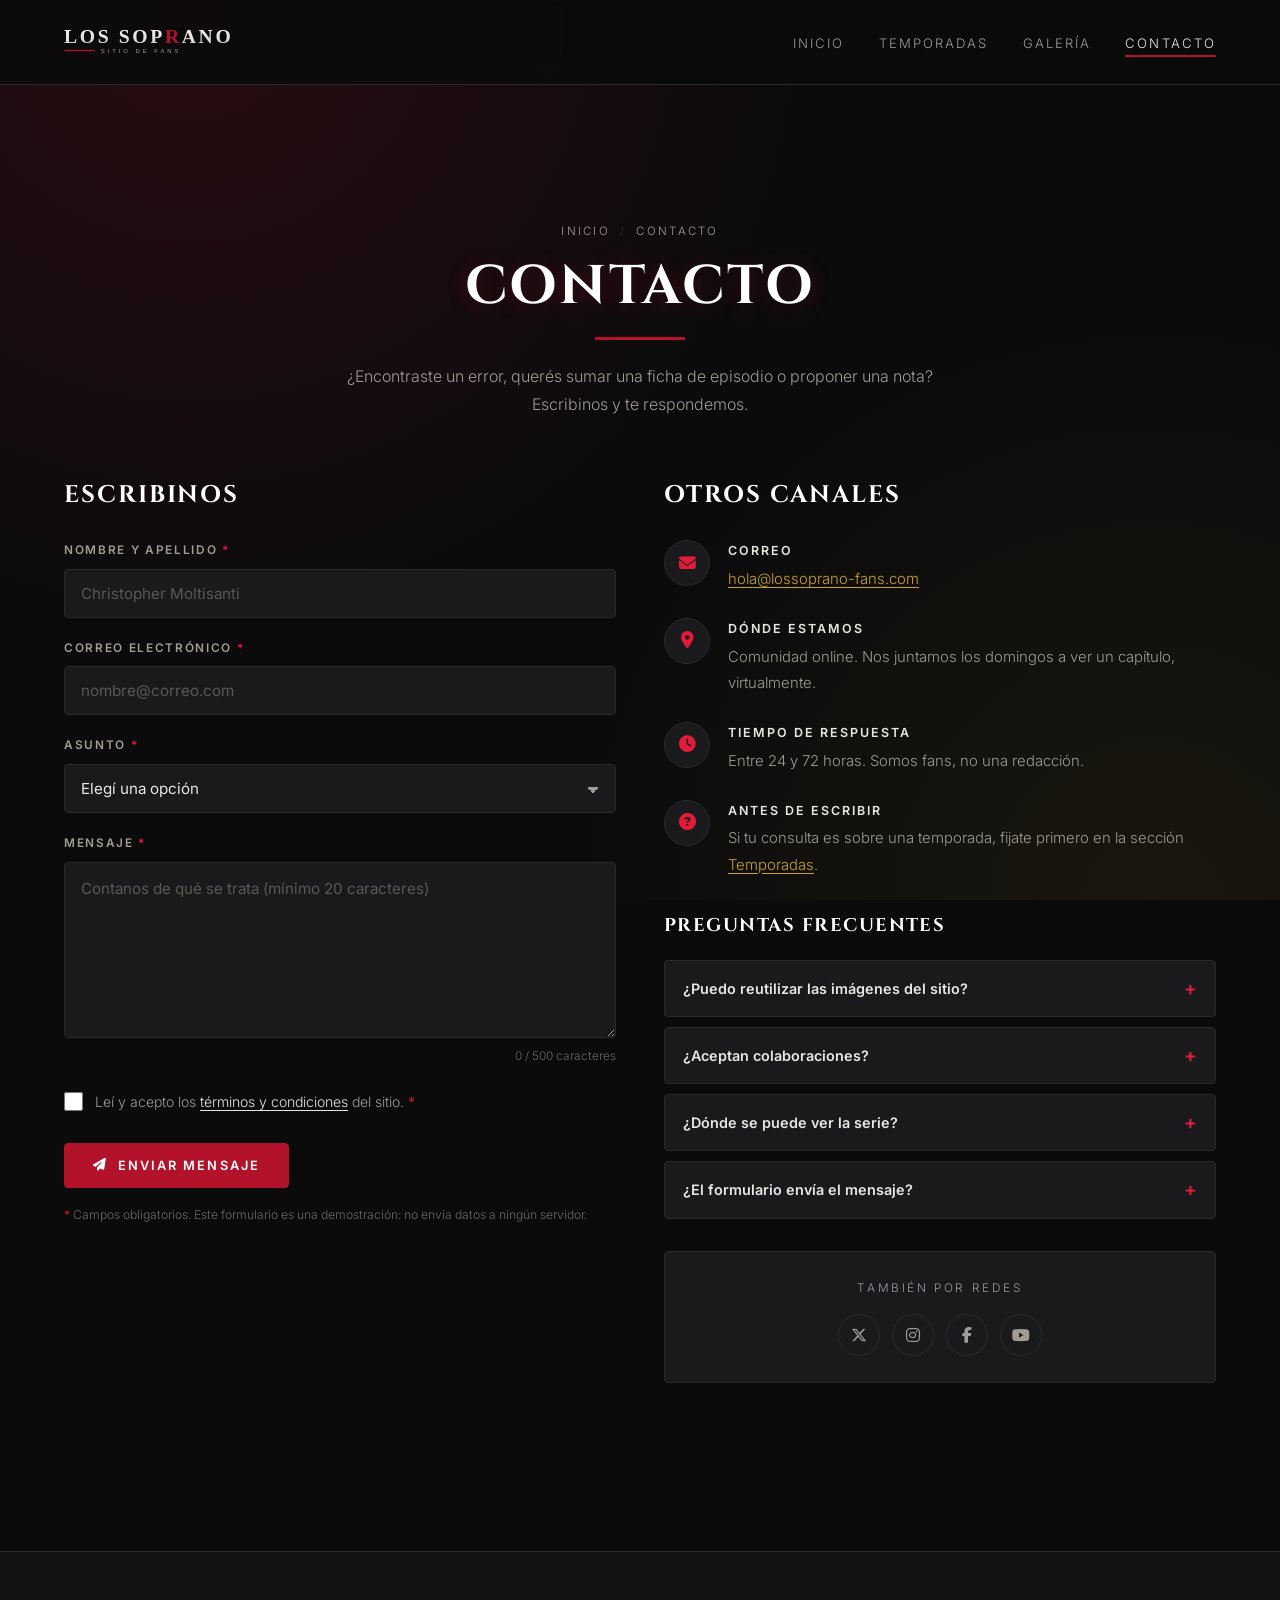
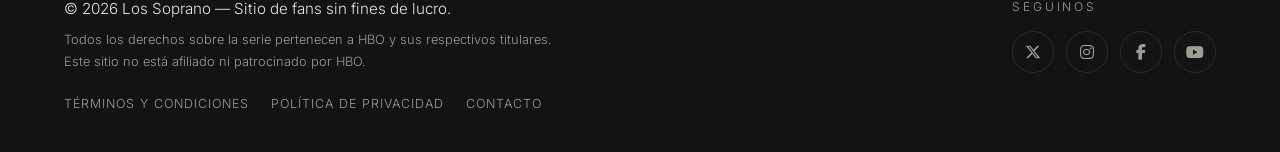
==== contacto.html @ 84797d63 "Sitio de fans de Los Soprano Sitio de cuatro páginas maquetado con Flexbox, responsive y con estilo " ====
<!DOCTYPE html>
<html lang="es">
<head>
  <meta charset="UTF-8">
  <meta name="viewport" content="width=device-width, initial-scale=1.0">
  <title>Contacto | Los Soprano</title>
  <meta name="description" content="Escribinos: sugerencias, correcciones y colaboraciones para el sitio de fans de Los Soprano.">

  <link rel="stylesheet" href="https://cdnjs.cloudflare.com/ajax/libs/font-awesome/6.5.2/css/all.min.css">
  <link rel="preconnect" href="https://fonts.googleapis.com">
  <link rel="preconnect" href="https://fonts.gstatic.com" crossorigin>
  <link href="https://fonts.googleapis.com/css2?family=Cinzel:wght@500;700&family=Inter:wght@300;400;600&display=swap" rel="stylesheet">
  <link rel="stylesheet" href="css/estilos.css">
  <link rel="stylesheet" href="css/contacto.css">
  <link rel="icon" href="img/favicon.svg" type="image/svg+xml">
</head>
<body>

  <!-- ===== CABECERA ===== -->
  <header class="cabecera" id="cabecera">
    <div class="contenedor cabecera__inner">
      <a class="logo" href="index.html" aria-label="Los Soprano - Inicio">
        <img src="img/logo.svg" alt="Logo de Los Soprano">
      </a>
      <button class="menu-toggle" id="menuToggle" aria-label="Abrir menú" aria-expanded="false" aria-controls="menu">
        <span></span><span></span><span></span>
      </button>
      <nav class="nav" id="menu">
        <ul class="nav__lista">
          <li><a class="nav__link" href="index.html">Inicio</a></li>
          <li><a class="nav__link" href="temporadas.html">Temporadas</a></li>
          <li><a class="nav__link" href="galeria.html">Galería</a></li>
          <li><a class="nav__link nav__link--activo" href="contacto.html">Contacto</a></li>
        </ul>
      </nav>
    </div>
  </header>

  <!-- ===== CONTENIDO ===== -->
  <main class="principal">

    <div class="contenedor">
      <div class="encabezado-pagina">
        <p class="migas"><a href="index.html">Inicio</a> <span>/</span> Contacto</p>
        <h1 class="encabezado-pagina__titulo">Contacto</h1>
        <span class="hero__linea" aria-hidden="true"></span>
        <p class="encabezado-pagina__bajada">
          ¿Encontraste un error, querés sumar una ficha de episodio o proponer una nota?
          Escribinos y te respondemos.
        </p>
      </div>
    </div>

    <section class="contenedor seccion">
      <div class="contacto">

        <!-- Columna izquierda: formulario -->
        <div class="contacto__col">
          <h2 class="titulo-seccion">Escribinos</h2>

          <form class="formulario" id="formContacto" novalidate>

            <div class="campo">
              <label for="nombre">Nombre y apellido <span class="req">*</span></label>
              <input type="text" id="nombre" name="nombre" placeholder="Christopher Moltisanti"
                     autocomplete="name" maxlength="60" aria-describedby="errorNombre" required>
              <p class="campo__error" id="errorNombre" aria-live="polite"></p>
            </div>

            <div class="campo">
              <label for="email">Correo electrónico <span class="req">*</span></label>
              <input type="email" id="email" name="email" placeholder="nombre@correo.com"
                     autocomplete="email" maxlength="80" aria-describedby="errorEmail" required>
              <p class="campo__error" id="errorEmail" aria-live="polite"></p>
            </div>

            <div class="campo">
              <label for="asunto">Asunto <span class="req">*</span></label>
              <select id="asunto" name="asunto" aria-describedby="errorAsunto" required>
                <option value="">Elegí una opción</option>
                <option value="correccion">Corregir un dato del sitio</option>
                <option value="contenido">Proponer contenido</option>
                <option value="galeria">Aportar material para la galería</option>
                <option value="otro">Otro</option>
              </select>
              <p class="campo__error" id="errorAsunto" aria-live="polite"></p>
            </div>

            <div class="campo">
              <label for="mensaje">Mensaje <span class="req">*</span></label>
              <textarea id="mensaje" name="mensaje" rows="6" maxlength="500"
                        aria-describedby="ayudaMensaje errorMensaje"
                        placeholder="Contanos de qué se trata (mínimo 20 caracteres)" required></textarea>
              <p class="campo__ayuda" id="ayudaMensaje"><span id="contadorMensaje">0</span> / 500 caracteres</p>
              <p class="campo__error" id="errorMensaje" aria-live="polite"></p>
            </div>

            <div class="campo campo--check">
              <label class="check">
                <input type="checkbox" id="condiciones" name="condiciones"
                       aria-describedby="errorCondiciones" required>
                <span>Leí y acepto los <a href="#">términos y condiciones</a> del sitio. <span class="req">*</span></span>
              </label>
              <p class="campo__error" id="errorCondiciones" aria-live="polite"></p>
            </div>

            <button type="submit" class="boton boton--primario">
              <i class="fa-solid fa-paper-plane"></i> Enviar mensaje
            </button>

            <p class="formulario__aviso">
              <span class="req">*</span> Campos obligatorios. Este formulario es una demostración:
              no envía datos a ningún servidor.
            </p>

            <!-- Mensaje de resultado -->
            <p class="formulario__ok oculto" id="formOk" role="status">
              <i class="fa-solid fa-circle-check"></i>
              ¡Gracias! Tu mensaje quedó registrado. Te respondemos a la brevedad.
            </p>
          </form>
        </div>

        <!-- Columna derecha: datos -->
        <div class="contacto__col">
          <h2 class="titulo-seccion">Otros canales</h2>

          <ul class="datos">
            <li class="dato">
              <span class="dato__icono"><i class="fa-solid fa-envelope"></i></span>
              <div>
                <h3 class="dato__titulo">Correo</h3>
                <p><a href="mailto:hola@lossoprano-fans.com">hola@lossoprano-fans.com</a></p>
              </div>
            </li>
            <li class="dato">
              <span class="dato__icono"><i class="fa-solid fa-location-dot"></i></span>
              <div>
                <h3 class="dato__titulo">Dónde estamos</h3>
                <p>Comunidad online. Nos juntamos los domingos a ver un capítulo, virtualmente.</p>
              </div>
            </li>
            <li class="dato">
              <span class="dato__icono"><i class="fa-solid fa-clock"></i></span>
              <div>
                <h3 class="dato__titulo">Tiempo de respuesta</h3>
                <p>Entre 24 y 72 horas. Somos fans, no una redacción.</p>
              </div>
            </li>
            <li class="dato">
              <span class="dato__icono"><i class="fa-solid fa-circle-question"></i></span>
              <div>
                <h3 class="dato__titulo">Antes de escribir</h3>
                <p>Si tu consulta es sobre una temporada, fijate primero en la sección
                   <a href="temporadas.html">Temporadas</a>.</p>
              </div>
            </li>
          </ul>

          <h2 class="titulo-seccion titulo-seccion--menor">Preguntas frecuentes</h2>
          <ul class="faq">
            <li>
              <details class="faq__item">
                <summary class="faq__pregunta">¿Puedo reutilizar las imágenes del sitio?</summary>
                <p class="faq__respuesta">
                  Las imágenes vienen de Wikimedia Commons con licencia Creative Commons:
                  se pueden reutilizar respetando la atribución que figura debajo de cada una.
                  Los fotogramas de la serie los publicó la propia HBO bajo CC BY 3.0.
                </p>
              </details>
            </li>
            <li>
              <details class="faq__item">
                <summary class="faq__pregunta">¿Aceptan colaboraciones?</summary>
                <p class="faq__respuesta">
                  Sí: fichas de episodios, correcciones de datos y traducciones. Escribinos
                  eligiendo el asunto <em>Proponer contenido</em> y contanos qué tenés en mente.
                </p>
              </details>
            </li>
            <li>
              <details class="faq__item">
                <summary class="faq__pregunta">¿Dónde se puede ver la serie?</summary>
                <p class="faq__respuesta">
                  No enlazamos sitios de streaming. <em>Los Soprano</em> es una producción de HBO
                  y está disponible en sus plataformas oficiales según el país.
                </p>
              </details>
            </li>
            <li>
              <details class="faq__item">
                <summary class="faq__pregunta">¿El formulario envía el mensaje?</summary>
                <p class="faq__respuesta">
                  No. Es una demostración de validación con JavaScript: no hay servidor detrás,
                  así que los datos no salen del navegador ni se guardan en ningún lado.
                </p>
              </details>
            </li>
          </ul>

          <div class="tarjeta redes-caja">
            <p class="redes-caja__titulo">También por redes</p>
            <ul class="redes">
              <li><a class="redes__link" href="#" aria-label="X"><i class="fa-brands fa-x-twitter"></i></a></li>
              <li><a class="redes__link" href="#" aria-label="Instagram"><i class="fa-brands fa-instagram"></i></a></li>
              <li><a class="redes__link" href="#" aria-label="Facebook"><i class="fa-brands fa-facebook-f"></i></a></li>
              <li><a class="redes__link" href="#" aria-label="YouTube"><i class="fa-brands fa-youtube"></i></a></li>
            </ul>
          </div>
        </div>

      </div>
    </section>
  </main>

  <!-- ===== PIE DE SITIO ===== -->
  <footer class="pie">
    <div class="contenedor pie__inner">
      <div class="pie__legales">
        <p class="pie__copy">&copy; <span id="anio">2026</span> Los Soprano &mdash; Sitio de fans sin fines de lucro.</p>
        <p class="pie__aviso">
          Todos los derechos sobre la serie pertenecen a HBO y sus respectivos titulares.
          Este sitio no está afiliado ni patrocinado por HBO.
        </p>
        <ul class="pie__enlaces">
          <li><a href="#">Términos y condiciones</a></li>
          <li><a href="#">Política de privacidad</a></li>
          <li><a href="contacto.html">Contacto</a></li>
        </ul>
      </div>
      <div class="pie__redes">
        <p class="pie__redes-titulo">Seguinos</p>
        <ul class="redes">
          <li><a class="redes__link" href="#" aria-label="X"><i class="fa-brands fa-x-twitter"></i></a></li>
          <li><a class="redes__link" href="#" aria-label="Instagram"><i class="fa-brands fa-instagram"></i></a></li>
          <li><a class="redes__link" href="#" aria-label="Facebook"><i class="fa-brands fa-facebook-f"></i></a></li>
          <li><a class="redes__link" href="#" aria-label="YouTube"><i class="fa-brands fa-youtube"></i></a></li>
        </ul>
      </div>
    </div>
  </footer>

  <script src="js/main.js"></script>
  <script src="js/contacto.js"></script>
</body>
</html>
---- css/estilos.css ----
/* ==========================================================================
   LOS SOPRANO - Hoja de estilos principal
   Maquetado con Flexbox | Estilo oscuro
   ========================================================================== */

/* ---------- 1. Variables ---------- */
:root {
  --negro:        #0b0b0c;
  --negro-suave:  #131315;
  --superficie:   #1a1a1d;
  --borde:        #2a2a2e;
  --rojo:         #b3122b;
  --rojo-claro:   #e01c3a;
  --dorado:       #c9a227;
  --texto:        #e9e6e1;
  --texto-tenue:  #a09b93;

  --fuente-titulo: "Cinzel", Georgia, "Times New Roman", serif;
  --fuente-texto:  "Inter", "Segoe UI", Helvetica, Arial, sans-serif;

  --ancho-max: 1200px;
  --radio: 4px;
  --transicion: .3s ease;
}

/* ---------- 2. Reset ---------- */
*,
*::before,
*::after { margin: 0; padding: 0; box-sizing: border-box; }

html { scroll-behavior: smooth; }

body {
  background-color: var(--negro);
  color: var(--texto);
  font-family: var(--fuente-texto);
  font-weight: 300;
  font-size: 16px;
  line-height: 1.75;
  /* Textura sutil de fondo */
  background-image:
    radial-gradient(circle at 15% 0%, rgba(179, 18, 43, .18), transparent 45%),
    radial-gradient(circle at 90% 100%, rgba(201, 162, 39, .08), transparent 40%);
  background-attachment: fixed;
  /* El body es un contenedor flex en columna: el pie queda siempre abajo */
  display: flex;
  flex-direction: column;
  min-height: 100vh;
}

img { max-width: 100%; display: block; }
ul  { list-style: none; }
a   { color: inherit; text-decoration: none; transition: color var(--transicion); }

/* ---------- 3. Contenedor genérico ---------- */
.contenedor {
  width: 100%;
  max-width: var(--ancho-max);
  margin: 0 auto;
  padding: 0 24px;
}

/* ==========================================================================
   4. CABECERA
   ========================================================================== */
.cabecera {
  position: sticky;
  top: 0;
  z-index: 100;
  background-color: rgba(11, 11, 12, .88);
  backdrop-filter: blur(8px);
  border-bottom: 1px solid var(--borde);
  transition: box-shadow var(--transicion), background-color var(--transicion);
}

.cabecera--scroll {
  background-color: rgba(11, 11, 12, .97);
  box-shadow: 0 6px 24px rgba(0, 0, 0, .6);
}

/* Flexbox: logo a la izquierda, menú a la derecha */
.cabecera__inner {
  display: flex;
  justify-content: space-between;
  align-items: center;
  gap: 24px;
  min-height: 84px;
}

.logo img { height: 42px; width: auto; }

/* --- Navegación --- */
.nav__lista {
  display: flex;
  align-items: center;
  gap: 34px;
}

.nav__link {
  position: relative;
  font-size: .82rem;
  letter-spacing: .16em;
  text-transform: uppercase;
  color: var(--texto-tenue);
  padding: 6px 0;
}

.nav__link::after {
  content: "";
  position: absolute;
  left: 0;
  bottom: 0;
  width: 0;
  height: 2px;
  background-color: var(--rojo);
  transition: width var(--transicion);
}

.nav__link:hover,
.nav__link:focus-visible { color: var(--texto); }
.nav__link:hover::after,
.nav__link:focus-visible::after { width: 100%; }

.nav__link--activo { color: var(--texto); }
.nav__link--activo::after { width: 100%; }

/* --- Botón hamburguesa (solo móvil) --- */
.menu-toggle {
  display: none;
  flex-direction: column;
  justify-content: center;
  gap: 6px;
  width: 44px;
  height: 44px;
  padding: 10px;
  background: none;
  border: 1px solid var(--borde);
  border-radius: var(--radio);
  cursor: pointer;
}

.menu-toggle span {
  display: block;
  height: 2px;
  width: 100%;
  background-color: var(--texto);
  transition: transform var(--transicion), opacity var(--transicion);
}

.menu-toggle.activo span:nth-child(1) { transform: translateY(8px) rotate(45deg); }
.menu-toggle.activo span:nth-child(2) { opacity: 0; }
.menu-toggle.activo span:nth-child(3) { transform: translateY(-8px) rotate(-45deg); }

/* ==========================================================================
   5. CONTENIDO PRINCIPAL - 2 columnas iguales
   ========================================================================== */
.principal {
  flex: 1 0 auto;       /* empuja el pie hacia abajo */
  padding: 72px 0 88px;
}

/* --------------------------------------------------------------------------
   Montaje de fondo de la portada
   Seis fotogramas apilados. Cada uno se muestra 6 segundos y corta al
   siguiente; el ciclo completo dura 36 s y se repite. Todo con CSS.
   -------------------------------------------------------------------------- */
.principal--inicio {
  position: relative;
  overflow: hidden;      /* recorta el acercamiento de las fotos */
  padding: 150px 0 120px; /* aire arriba para que se vea el montaje */
}

/* El contenido queda por encima del montaje */
.principal--inicio > .contenedor { position: relative; z-index: 1; }

.montaje {
  position: absolute;
  inset: 0;
  z-index: 0;
  pointer-events: none;  /* no interfiere con los clics */
  background-color: var(--negro);
}

.montaje__foto {
  position: absolute;
  inset: 0;
  width: 100%;
  height: 100%;
  object-fit: cover;
  opacity: 0;
  /* Desaturado y con un desenfoque leve: queda claro que es fondo */
  filter: grayscale(.3) saturate(.85) contrast(1.08) blur(1.2px);
  animation: montaje 36s infinite;
  will-change: opacity, transform;
}

/* Cada foto arranca 6 s después de la anterior */
.montaje__foto:nth-child(1) { animation-delay:  0s; }
.montaje__foto:nth-child(2) { animation-delay:  6s; }
.montaje__foto:nth-child(3) { animation-delay: 12s; }
.montaje__foto:nth-child(4) { animation-delay: 18s; }
.montaje__foto:nth-child(5) { animation-delay: 24s; }
.montaje__foto:nth-child(6) { animation-delay: 30s; }

/* Entra de golpe, se acerca despacio mientras se ve y corta al salir.
   Los porcentajes son sobre los 36 s del ciclo: 16,66 % = 6 s. */
@keyframes montaje {
  0%    { opacity: 0; transform: scale(1.05); }
  1.2%  { opacity: 1; }
  16%   { opacity: 1; transform: scale(1.13); }
  18%   { opacity: 0; transform: scale(1.135); }
  100%  { opacity: 0; transform: scale(1.05); }
}

/* Velo oscuro: mantiene el texto legible sobre cualquier fotograma */
.montaje__velo {
  position: absolute;
  inset: 0;
  /* Las dos capas se suman: donde coinciden, el fondo queda casi opaco.
     Arriba se deja ver el montaje; detrás del texto se oscurece a fondo. */
  background:
    /* Horizontal: protege la columna de texto */
    linear-gradient(to right,
      rgba(11, 11, 12, .80) 0%,
      rgba(11, 11, 12, .72) 38%,
      rgba(11, 11, 12, .16) 72%,
      rgba(11, 11, 12, .06) 100%),
    /* Vertical: transparente en la franja de arriba, oscuro donde hay texto */
    linear-gradient(to bottom,
      rgba(11, 11, 12, .02) 0%,
      rgba(11, 11, 12, .12) 13%,
      rgba(11, 11, 12, .60) 27%,
      rgba(11, 11, 12, .60) 76%,
      rgba(11, 11, 12, .90) 100%);
}

/* Si el sistema pide menos movimiento, se deja una sola imagen fija */
@media (prefers-reduced-motion: reduce) {
  .montaje__foto { animation: none; }
  .montaje__foto:first-child { opacity: 1; transform: none; }
}

.hero {
  display: flex;
  align-items: center;
  gap: 56px;
}

/* Las dos columnas ocupan exactamente el 50% cada una */
.hero__col {
  flex: 1 1 50%;
  min-width: 0;
}

/* --- Columna de texto --- */
.hero__antetitulo {
  font-size: .75rem;
  letter-spacing: .3em;
  text-transform: uppercase;
  color: var(--dorado);
  margin-bottom: 14px;
}

.hero__titulo {
  font-family: var(--fuente-titulo);
  font-weight: 700;
  font-size: clamp(2.6rem, 5.5vw, 4.2rem);
  line-height: 1.05;
  letter-spacing: .04em;
  text-transform: uppercase;
  color: #fff;
  text-shadow: 0 2px 20px rgba(179, 18, 43, .35);
}

.hero__linea {
  display: block;
  width: 90px;
  height: 3px;
  background-color: var(--rojo);
  margin: 24px 0 28px;
}

.hero__col--texto p {
  color: var(--texto-tenue);
  margin-bottom: 20px;
  max-width: 60ch;
}

.hero__col--texto p:last-child { margin-bottom: 0; }
.hero__col--texto em { color: var(--texto); font-style: italic; }

/* --- Columna de imagen --- */
.hero__figura {
  position: relative;
  border: 1px solid var(--borde);
  border-radius: var(--radio);
  overflow: hidden;
  background-color: var(--negro-suave);
  box-shadow: 0 24px 60px rgba(0, 0, 0, .7);
}

.hero__figura img {
  width: 100%;
  height: auto;
  transition: transform .6s ease;
}

.hero__figura:hover img { transform: scale(1.03); }

.hero__figura figcaption {
  padding: 14px 18px;
  font-size: .82rem;
  letter-spacing: .04em;
  color: var(--texto-tenue);
  background-color: var(--superficie);
  border-top: 1px solid var(--borde);
}

.hero__credito {
  display: block;
  margin-top: 5px;
  font-size: .7rem;
  color: #6d675f;
}

.hero__credito a {
  color: var(--texto-tenue);
  text-decoration: underline;
  text-underline-offset: 2px;
}

.hero__credito a:hover { color: var(--rojo-claro); }

/* ==========================================================================
   6. PIE DE SITIO
   ========================================================================== */
.pie {
  flex-shrink: 0;
  background-color: var(--negro-suave);
  border-top: 1px solid var(--borde);
  padding: 44px 0 36px;
}

.pie__inner {
  display: flex;
  justify-content: space-between;
  align-items: flex-start;
  flex-wrap: wrap;
  gap: 32px;
}

.pie__legales { flex: 1 1 460px; }

.pie__copy {
  font-size: .95rem;
  color: var(--texto);
  margin-bottom: 6px;
}

.pie__aviso {
  font-size: .8rem;
  color: var(--texto-tenue);
  max-width: 62ch;
}

.pie__enlaces {
  display: flex;
  flex-wrap: wrap;
  gap: 10px 22px;
  margin-top: 14px;
}

.pie__enlaces a {
  font-size: .78rem;
  letter-spacing: .08em;
  text-transform: uppercase;
  color: var(--texto-tenue);
}

.pie__enlaces a:hover { color: var(--rojo-claro); }

/* --- Redes sociales --- */
.pie__redes { flex: 0 1 auto; }

.pie__redes-titulo {
  font-size: .75rem;
  letter-spacing: .24em;
  text-transform: uppercase;
  color: var(--texto-tenue);
  margin-bottom: 14px;
}

.redes {
  display: flex;
  gap: 12px;
}

.redes__link {
  display: flex;
  align-items: center;
  justify-content: center;
  width: 42px;
  height: 42px;
  border: 1px solid var(--borde);
  border-radius: 50%;
  font-size: 1rem;
  color: var(--texto-tenue);
  transition: color var(--transicion), background-color var(--transicion),
              border-color var(--transicion), transform var(--transicion);
}

.redes__link:hover,
.redes__link:focus-visible {
  color: #fff;
  background-color: var(--rojo);
  border-color: var(--rojo);
  transform: translateY(-3px);
}

/* Accesibilidad: foco visible en todo el sitio */
a:focus-visible,
button:focus-visible {
  outline: 2px solid var(--dorado);
  outline-offset: 3px;
}

/* ==========================================================================
   7. RESPONSIVE
   ========================================================================== */

/* --- Tablet --- */
@media (max-width: 992px) {
  .hero { gap: 36px; }
  .nav__lista { gap: 22px; }
}

/* --- Móvil: columnas apiladas + menú desplegable --- */
@media (max-width: 768px) {
  .menu-toggle { display: flex; }

  .cabecera__inner { min-height: 70px; position: relative; }
  .logo img { height: 34px; }

  .nav {
    position: absolute;
    top: 100%;
    left: 0;
    width: 100%;
    background-color: var(--negro-suave);
    border-bottom: 1px solid var(--borde);
    max-height: 0;
    overflow: hidden;
    transition: max-height .4s ease;
  }

  .nav.abierto { max-height: 320px; }

  .nav__lista {
    flex-direction: column;
    align-items: stretch;
    gap: 0;
    padding: 8px 24px 20px;
  }

  .nav__lista li { border-bottom: 1px solid var(--borde); }
  .nav__lista li:last-child { border-bottom: none; }

  .nav__link { display: block; padding: 15px 0; }
  .nav__link::after { display: none; }
  .nav__link--activo { color: var(--rojo-claro); }

  .principal { padding: 48px 0 60px; }

  /* Las 2 columnas pasan a una sola, con la imagen arriba */
  .hero {
    flex-direction: column;
    align-items: stretch;
    gap: 36px;
  }

  .hero__col { flex: 1 1 100%; }
  .hero__col--imagen { order: -1; }
  .hero__figura img { max-height: 420px; object-fit: cover; }

  /* En una sola columna el texto ocupa todo el ancho: el velo va parejo */
  .montaje__velo {
    background:
      linear-gradient(to bottom,
        rgba(11, 11, 12, .94) 0%,
        rgba(11, 11, 12, .84) 30%,
        rgba(11, 11, 12, .88) 70%,
        rgba(11, 11, 12, .97) 100%);
  }

  .pie__inner {
    flex-direction: column;
    align-items: center;
    text-align: center;
  }

  .pie__aviso { margin-inline: auto; }
  .pie__enlaces { justify-content: center; }
}

/* --- Móvil chico --- */
@media (max-width: 480px) {
  .contenedor { padding: 0 18px; }
  .hero__titulo { font-size: 2.3rem; }
  body { font-size: 15px; }
}

/* ==========================================================================
   8. PÁGINAS INTERNAS (comunes a Temporadas, Galería y Contacto)
   ========================================================================== */
.encabezado-pagina {
  text-align: center;
  padding: 64px 0 12px;
}

.migas {
  display: flex;
  justify-content: center;
  gap: 10px;
  font-size: .72rem;
  letter-spacing: .2em;
  text-transform: uppercase;
  color: var(--texto-tenue);
  margin-bottom: 16px;
}

.migas a:hover { color: var(--rojo-claro); }
.migas span { color: var(--borde); }

.encabezado-pagina__titulo {
  font-family: var(--fuente-titulo);
  font-weight: 700;
  font-size: clamp(2.2rem, 4.5vw, 3.4rem);
  line-height: 1.1;
  letter-spacing: .05em;
  text-transform: uppercase;
  color: #fff;
  text-shadow: 0 2px 20px rgba(179, 18, 43, .3);
}

.encabezado-pagina .hero__linea { margin: 20px auto 22px; }

.encabezado-pagina__bajada {
  max-width: 62ch;
  margin: 0 auto;
  color: var(--texto-tenue);
}

/* Solo padding vertical: el horizontal lo pone .contenedor */
.seccion {
  padding-top: 44px;
  padding-bottom: 80px;
}

.titulo-seccion {
  font-family: var(--fuente-titulo);
  font-size: 1.5rem;
  letter-spacing: .08em;
  text-transform: uppercase;
  color: #fff;
  margin-bottom: 24px;
}

/* --- Botones --- */
.boton {
  display: inline-flex;
  align-items: center;
  justify-content: center;
  gap: 10px;
  padding: 14px 28px;
  border: 1px solid var(--borde);
  border-radius: var(--radio);
  background: none;
  font-family: var(--fuente-texto);
  font-size: .8rem;
  font-weight: 600;
  letter-spacing: .16em;
  text-transform: uppercase;
  color: var(--texto);
  cursor: pointer;
  transition: background-color var(--transicion), border-color var(--transicion),
              color var(--transicion), transform var(--transicion);
}

.boton:hover { border-color: var(--rojo); color: #fff; transform: translateY(-2px); }

.boton--primario {
  background-color: var(--rojo);
  border-color: var(--rojo);
  color: #fff;
}

.boton--primario:hover { background-color: var(--rojo-claro); border-color: var(--rojo-claro); }

/* --- Tarjeta genérica --- */
.tarjeta {
  background-color: var(--superficie);
  border: 1px solid var(--borde);
  border-radius: var(--radio);
  transition: border-color var(--transicion), transform var(--transicion),
              box-shadow var(--transicion);
}

.tarjeta:hover {
  border-color: rgba(179, 18, 43, .55);
  transform: translateY(-4px);
  box-shadow: 0 18px 40px rgba(0, 0, 0, .6);
}

/* --- Utilidades --- */
.oculto { display: none !important; }

.solo-lectores {
  position: absolute;
  width: 1px; height: 1px;
  padding: 0; margin: -1px;
  overflow: hidden;
  clip: rect(0 0 0 0);
  white-space: nowrap;
  border: 0;
}

@media (max-width: 768px) {
  .encabezado-pagina { padding: 44px 0 8px; }
  .seccion { padding-top: 32px; padding-bottom: 60px; }
}
---- css/contacto.css ----
/* ==========================================================================
   LOS SOPRANO - Estilos de la página Contacto
   ========================================================================== */

/* ---------- Dos columnas ---------- */
.contacto {
  display: flex;
  flex-wrap: wrap;
  gap: 48px;
  align-items: flex-start;
}

.contacto__col { flex: 1 1 420px; min-width: 0; }

/* ---------- Formulario ---------- */
.formulario {
  display: flex;
  flex-direction: column;
}

.campo {
  display: flex;
  flex-direction: column;
  gap: 8px;
  margin-bottom: 20px;
}

.campo label {
  font-size: .74rem;
  font-weight: 600;
  letter-spacing: .14em;
  text-transform: uppercase;
  color: var(--texto-tenue);
}

.req { color: var(--rojo-claro); }

.campo input[type="text"],
.campo input[type="email"],
.campo select,
.campo textarea {
  width: 100%;
  padding: 14px 16px;
  background-color: var(--superficie);
  border: 1px solid var(--borde);
  border-radius: var(--radio);
  font-family: var(--fuente-texto);
  font-size: .95rem;
  color: var(--texto);
  transition: border-color var(--transicion), background-color var(--transicion);
}

.campo textarea { resize: vertical; min-height: 130px; line-height: 1.6; }

.campo input::placeholder,
.campo textarea::placeholder { color: #5c5751; }

.campo input:focus,
.campo select:focus,
.campo textarea:focus {
  outline: none;
  border-color: var(--rojo);
  background-color: var(--negro-suave);
}

/* Flecha del select */
.campo select {
  appearance: none;
  cursor: pointer;
  background-image:
    linear-gradient(45deg, transparent 50%, var(--texto-tenue) 50%),
    linear-gradient(135deg, var(--texto-tenue) 50%, transparent 50%);
  background-position: calc(100% - 22px) 22px, calc(100% - 16px) 22px;
  background-size: 6px 6px, 6px 6px;
  background-repeat: no-repeat;
}

.campo__ayuda {
  font-size: .74rem;
  color: #6d675f;
  text-align: right;
}

/* Errores */
.campo__error {
  display: none;
  align-items: center;
  gap: 7px;
  font-size: .78rem;
  color: var(--rojo-claro);
}

.campo--error .campo__error { display: flex; }

.campo--error input,
.campo--error select,
.campo--error textarea { border-color: var(--rojo); }

/* Checkbox */
.campo--check { margin-top: 4px; }

/* Se sube la especificidad para ganarle a `.campo label` */
.campo label.check {
  display: flex;
  align-items: flex-start;
  gap: 12px;
  cursor: pointer;
  text-transform: none;
  letter-spacing: normal;
  font-size: .88rem;
  font-weight: 300;
  color: var(--texto-tenue);
}

.check input[type="checkbox"] {
  flex-shrink: 0;
  width: 19px;
  height: 19px;
  margin-top: 2px;
  accent-color: var(--rojo);
  cursor: pointer;
}

.check a { color: var(--texto); text-decoration: underline; text-underline-offset: 3px; }
.check a:hover { color: var(--rojo-claro); }

.formulario .boton { align-self: flex-start; margin-top: 8px; }

.formulario__aviso {
  margin-top: 16px;
  font-size: .76rem;
  color: #6d675f;
}

.formulario__ok {
  display: flex;
  align-items: center;
  gap: 10px;
  margin-top: 20px;
  padding: 16px 18px;
  font-size: .9rem;
  color: #9fe0b0;
  background-color: rgba(45, 120, 70, .14);
  border: 1px solid rgba(90, 190, 120, .4);
  border-radius: var(--radio);
}

/* ---------- Columna de datos ---------- */
.datos {
  display: flex;
  flex-direction: column;
  gap: 26px;
  margin-bottom: 32px;
}

.dato {
  display: flex;
  align-items: flex-start;
  gap: 18px;
}

.dato__icono {
  flex-shrink: 0;
  display: flex;
  align-items: center;
  justify-content: center;
  width: 46px;
  height: 46px;
  font-size: 1.05rem;
  color: var(--rojo-claro);
  background-color: var(--superficie);
  border: 1px solid var(--borde);
  border-radius: 50%;
}

.dato__titulo {
  font-size: .78rem;
  font-weight: 600;
  letter-spacing: .16em;
  text-transform: uppercase;
  color: var(--texto);
  margin-bottom: 4px;
}

.dato p { font-size: .93rem; color: var(--texto-tenue); }
.dato a { color: var(--dorado); text-decoration: underline; text-underline-offset: 3px; }
.dato a:hover { color: var(--rojo-claro); }

/* ---------- Preguntas frecuentes ---------- */
.titulo-seccion--menor { font-size: 1.15rem; margin-bottom: 18px; }

.faq {
  display: flex;
  flex-direction: column;
  gap: 10px;
  margin-bottom: 32px;
}

.faq__item {
  background-color: var(--superficie);
  border: 1px solid var(--borde);
  border-radius: var(--radio);
  transition: border-color var(--transicion);
}

.faq__item[open] { border-color: rgba(179, 18, 43, .5); }

.faq__pregunta {
  display: flex;
  align-items: center;
  justify-content: space-between;
  gap: 14px;
  padding: 15px 18px;
  font-size: .9rem;
  font-weight: 600;
  color: var(--texto);
  cursor: pointer;
  list-style: none;          /* oculta el triángulo por defecto */
}

.faq__pregunta::-webkit-details-marker { display: none; }

/* Flecha propia */
.faq__pregunta::after {
  content: "+";
  flex-shrink: 0;
  font-size: 1.2rem;
  line-height: 1;
  color: var(--rojo-claro);
  transition: transform var(--transicion);
}

.faq__item[open] .faq__pregunta::after { content: "\2212"; }

.faq__pregunta:hover { color: #fff; }

.faq__respuesta {
  padding: 0 18px 16px;
  font-size: .88rem;
  color: var(--texto-tenue);
}

.faq__respuesta em { color: var(--texto); font-style: italic; }

/* Caja de redes */
.redes-caja {
  display: flex;
  flex-direction: column;
  align-items: center;
  gap: 16px;
  padding: 26px;
}

.redes-caja:hover { transform: none; }

.redes-caja__titulo {
  font-size: .74rem;
  letter-spacing: .22em;
  text-transform: uppercase;
  color: var(--texto-tenue);
}

/* ---------- Responsive ---------- */
@media (max-width: 768px) {
  .contacto { gap: 40px; }
  .contacto__col { flex: 1 1 100%; }
  .formulario .boton { align-self: stretch; }
}
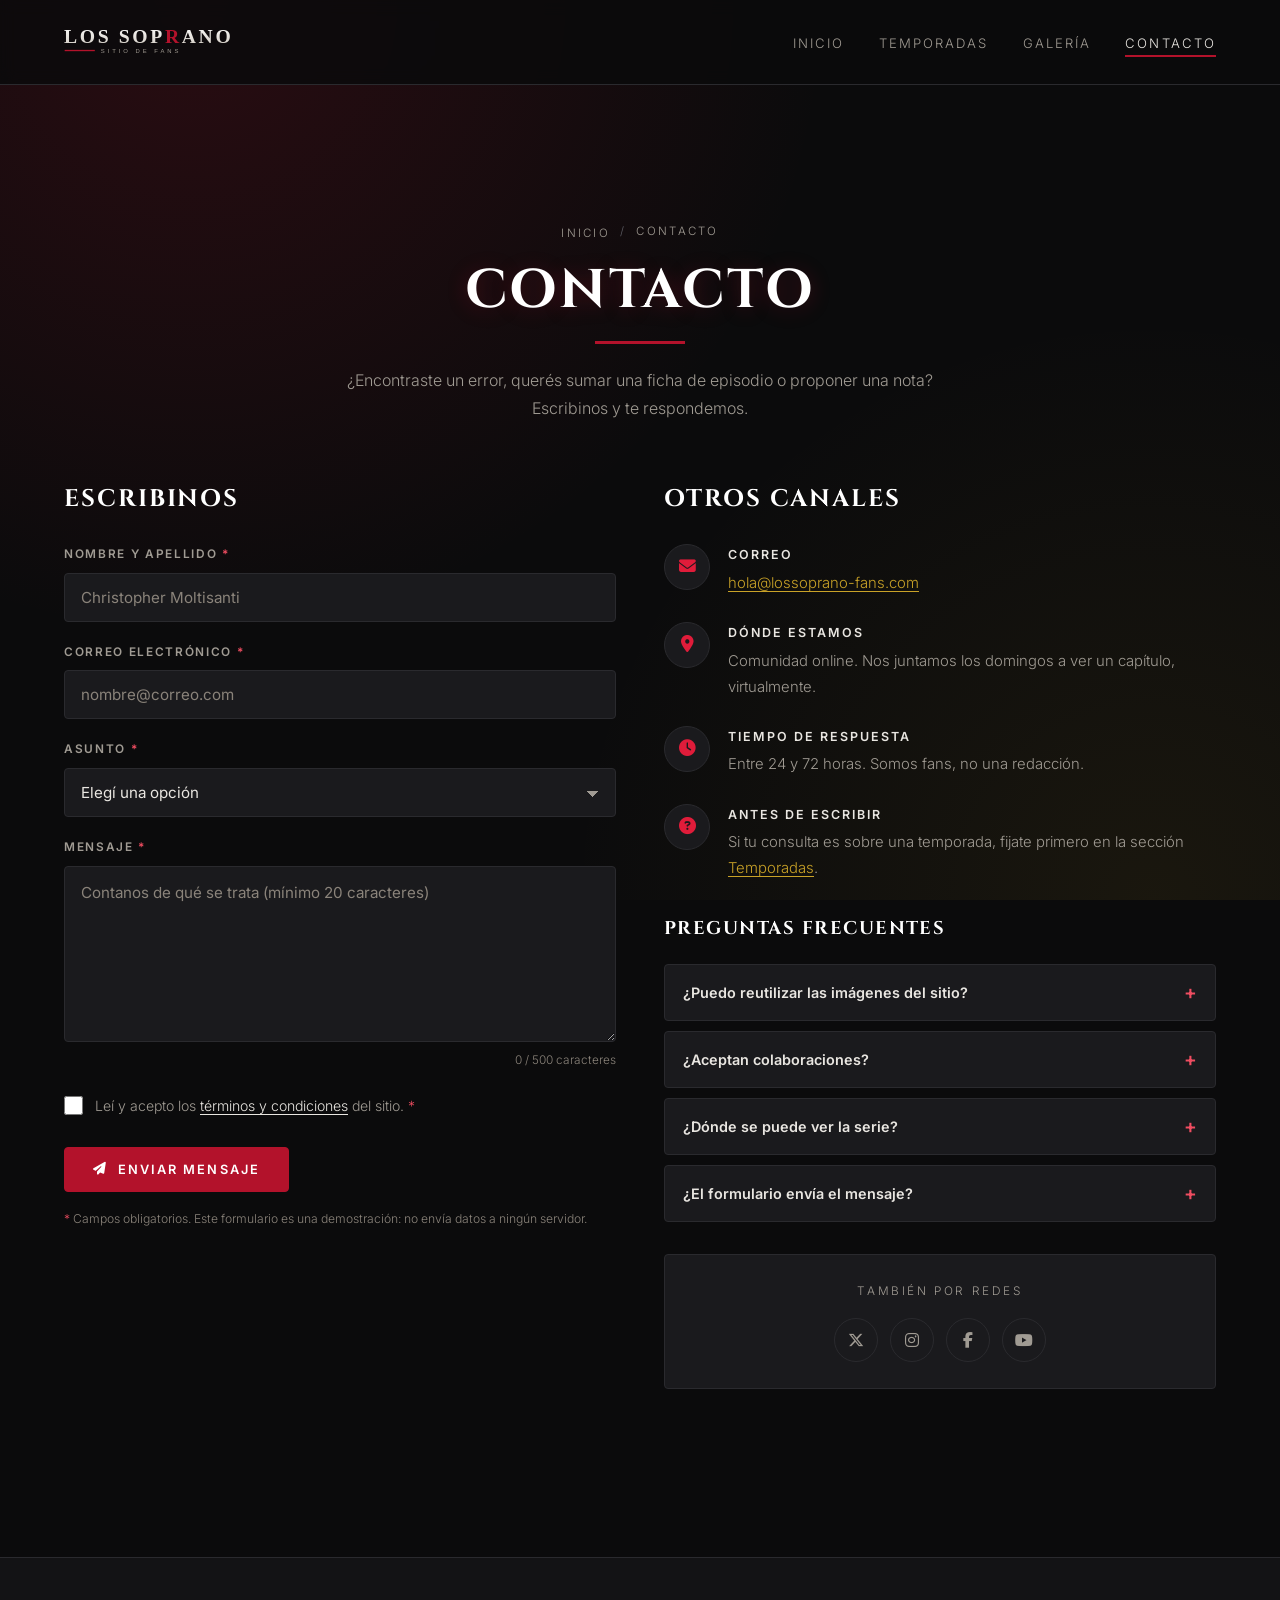
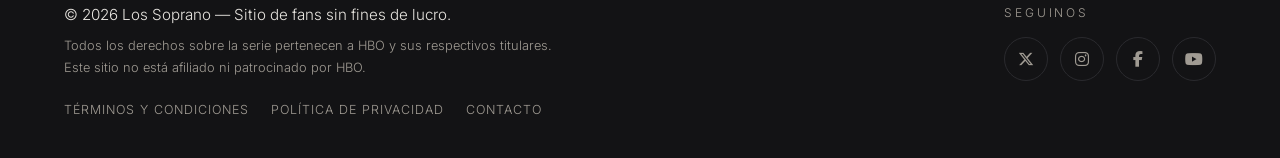
==== commit ad7b30f7: "Mejoras de accesibilidad, consistencia visual y responsive Auditoría del frontend existente. No se t" ====
--- a/contacto.html
+++ b/contacto.html
@@ -5,6 +5,14 @@
   <meta name="viewport" content="width=device-width, initial-scale=1.0">
   <title>Contacto | Los Soprano</title>
   <meta name="description" content="Escribinos: sugerencias, correcciones y colaboraciones para el sitio de fans de Los Soprano.">
+
+  <meta name="theme-color" content="#0b0b0c">
+  <meta property="og:type" content="website">
+  <meta property="og:locale" content="es_AR">
+  <meta property="og:site_name" content="Los Soprano">
+  <meta property="og:title" content="Contacto | Los Soprano">
+  <meta property="og:description" content="Escribinos: sugerencias, correcciones y colaboraciones para el sitio de fans de Los Soprano.">
+  <meta name="twitter:card" content="summary_large_image">
 
   <link rel="stylesheet" href="https://cdnjs.cloudflare.com/ajax/libs/font-awesome/6.5.2/css/all.min.css">
   <link rel="preconnect" href="https://fonts.googleapis.com">
@@ -16,6 +24,8 @@
 </head>
 <body>
 
+  <a class="saltar" href="#contenido">Saltar al contenido</a>
+
   <!-- ===== CABECERA ===== -->
   <header class="cabecera" id="cabecera">
     <div class="contenedor cabecera__inner">
@@ -25,7 +35,7 @@
       <button class="menu-toggle" id="menuToggle" aria-label="Abrir menú" aria-expanded="false" aria-controls="menu">
         <span></span><span></span><span></span>
       </button>
-      <nav class="nav" id="menu">
+      <nav class="nav" id="menu" aria-label="Principal">
         <ul class="nav__lista">
           <li><a class="nav__link" href="index.html">Inicio</a></li>
           <li><a class="nav__link" href="temporadas.html">Temporadas</a></li>
@@ -37,11 +47,11 @@
   </header>
 
   <!-- ===== CONTENIDO ===== -->
-  <main class="principal">
+  <main class="principal" id="contenido" tabindex="-1">
 
     <div class="contenedor">
       <div class="encabezado-pagina">
-        <p class="migas"><a href="index.html">Inicio</a> <span>/</span> Contacto</p>
+        <nav class="migas" aria-label="Ruta de navegación"><a href="index.html">Inicio</a> <span>/</span> Contacto</nav>
         <h1 class="encabezado-pagina__titulo">Contacto</h1>
         <span class="hero__linea" aria-hidden="true"></span>
         <p class="encabezado-pagina__bajada">
@@ -105,7 +115,7 @@
             </div>
 
             <button type="submit" class="boton boton--primario">
-              <i class="fa-solid fa-paper-plane"></i> Enviar mensaje
+              <i class="fa-solid fa-paper-plane" aria-hidden="true"></i> Enviar mensaje
             </button>
 
             <p class="formulario__aviso">
@@ -115,7 +125,7 @@
 
             <!-- Mensaje de resultado -->
             <p class="formulario__ok oculto" id="formOk" role="status">
-              <i class="fa-solid fa-circle-check"></i>
+              <i class="fa-solid fa-circle-check" aria-hidden="true"></i>
               ¡Gracias! Tu mensaje quedó registrado. Te respondemos a la brevedad.
             </p>
           </form>
@@ -127,28 +137,28 @@
 
           <ul class="datos">
             <li class="dato">
-              <span class="dato__icono"><i class="fa-solid fa-envelope"></i></span>
+              <span class="dato__icono"><i class="fa-solid fa-envelope" aria-hidden="true"></i></span>
               <div>
                 <h3 class="dato__titulo">Correo</h3>
                 <p><a href="mailto:hola@lossoprano-fans.com">hola@lossoprano-fans.com</a></p>
               </div>
             </li>
             <li class="dato">
-              <span class="dato__icono"><i class="fa-solid fa-location-dot"></i></span>
+              <span class="dato__icono"><i class="fa-solid fa-location-dot" aria-hidden="true"></i></span>
               <div>
                 <h3 class="dato__titulo">Dónde estamos</h3>
                 <p>Comunidad online. Nos juntamos los domingos a ver un capítulo, virtualmente.</p>
               </div>
             </li>
             <li class="dato">
-              <span class="dato__icono"><i class="fa-solid fa-clock"></i></span>
+              <span class="dato__icono"><i class="fa-solid fa-clock" aria-hidden="true"></i></span>
               <div>
                 <h3 class="dato__titulo">Tiempo de respuesta</h3>
                 <p>Entre 24 y 72 horas. Somos fans, no una redacción.</p>
               </div>
             </li>
             <li class="dato">
-              <span class="dato__icono"><i class="fa-solid fa-circle-question"></i></span>
+              <span class="dato__icono"><i class="fa-solid fa-circle-question" aria-hidden="true"></i></span>
               <div>
                 <h3 class="dato__titulo">Antes de escribir</h3>
                 <p>Si tu consulta es sobre una temporada, fijate primero en la sección
@@ -201,10 +211,10 @@
           <div class="tarjeta redes-caja">
             <p class="redes-caja__titulo">También por redes</p>
             <ul class="redes">
-              <li><a class="redes__link" href="#" aria-label="X"><i class="fa-brands fa-x-twitter"></i></a></li>
-              <li><a class="redes__link" href="#" aria-label="Instagram"><i class="fa-brands fa-instagram"></i></a></li>
-              <li><a class="redes__link" href="#" aria-label="Facebook"><i class="fa-brands fa-facebook-f"></i></a></li>
-              <li><a class="redes__link" href="#" aria-label="YouTube"><i class="fa-brands fa-youtube"></i></a></li>
+              <li><a class="redes__link" href="#" aria-label="X"><i class="fa-brands fa-x-twitter" aria-hidden="true"></i></a></li>
+              <li><a class="redes__link" href="#" aria-label="Instagram"><i class="fa-brands fa-instagram" aria-hidden="true"></i></a></li>
+              <li><a class="redes__link" href="#" aria-label="Facebook"><i class="fa-brands fa-facebook-f" aria-hidden="true"></i></a></li>
+              <li><a class="redes__link" href="#" aria-label="YouTube"><i class="fa-brands fa-youtube" aria-hidden="true"></i></a></li>
             </ul>
           </div>
         </div>
@@ -222,7 +232,7 @@
           Todos los derechos sobre la serie pertenecen a HBO y sus respectivos titulares.
           Este sitio no está afiliado ni patrocinado por HBO.
         </p>
-        <ul class="pie__enlaces">
+        <ul class="pie__enlaces" aria-label="Enlaces legales">
           <li><a href="#">Términos y condiciones</a></li>
           <li><a href="#">Política de privacidad</a></li>
           <li><a href="contacto.html">Contacto</a></li>
@@ -231,10 +241,10 @@
       <div class="pie__redes">
         <p class="pie__redes-titulo">Seguinos</p>
         <ul class="redes">
-          <li><a class="redes__link" href="#" aria-label="X"><i class="fa-brands fa-x-twitter"></i></a></li>
-          <li><a class="redes__link" href="#" aria-label="Instagram"><i class="fa-brands fa-instagram"></i></a></li>
-          <li><a class="redes__link" href="#" aria-label="Facebook"><i class="fa-brands fa-facebook-f"></i></a></li>
-          <li><a class="redes__link" href="#" aria-label="YouTube"><i class="fa-brands fa-youtube"></i></a></li>
+          <li><a class="redes__link" href="#" aria-label="X"><i class="fa-brands fa-x-twitter" aria-hidden="true"></i></a></li>
+          <li><a class="redes__link" href="#" aria-label="Instagram"><i class="fa-brands fa-instagram" aria-hidden="true"></i></a></li>
+          <li><a class="redes__link" href="#" aria-label="Facebook"><i class="fa-brands fa-facebook-f" aria-hidden="true"></i></a></li>
+          <li><a class="redes__link" href="#" aria-label="YouTube"><i class="fa-brands fa-youtube" aria-hidden="true"></i></a></li>
         </ul>
       </div>
     </div>
--- a/css/estilos.css
+++ b/css/estilos.css
@@ -5,22 +5,56 @@
 
 /* ---------- 1. Variables ---------- */
 :root {
+  /* --- Superficies --- */
   --negro:        #0b0b0c;
   --negro-suave:  #131315;
   --superficie:   #1a1a1d;
   --borde:        #2a2a2e;
-  --rojo:         #b3122b;
-  --rojo-claro:   #e01c3a;
+  --separador:    #5f5f66;  /* glifos decorativos: visibles, sin competir */
+
+  /* --- Acentos --- */
+  --rojo:         #b3122b;  /* fondos y bordes */
+  --rojo-claro:   #e01c3a;  /* iconos, fondos y texto grande */
+  --rojo-texto:   #ef4d61;  /* el mismo rojo aclarado, para texto chico */
   --dorado:       #c9a227;
-  --texto:        #e9e6e1;
-  --texto-tenue:  #a09b93;
-
+
+  /* --- Texto. Contrastes medidos sobre --negro / --superficie --- */
+  --texto:        #e9e6e1;  /* 15.8:1 */
+  --texto-tenue:  #a09b93;  /*  7.1:1 */
+  --texto-debil:  #8a837a;  /*  4.6:1 - créditos, ayudas y placeholders */
+
+  /* --- Tipografía --- */
   --fuente-titulo: "Cinzel", Georgia, "Times New Roman", serif;
   --fuente-texto:  "Inter", "Segoe UI", Helvetica, Arial, sans-serif;
 
+  /* Escala tipográfica: reemplaza los quince tamaños sueltos que había */
+  --t-xs:   .72rem;   /* etiquetas, categorías, créditos */
+  --t-sm:   .8rem;    /* botones, metadatos, pie */
+  --t-md:   .88rem;   /* texto secundario */
+  --t-lg:   .95rem;   /* texto de formulario y destacados */
+
+  /* --- Espaciado --- */
+  --e-1:  4px;
+  --e-2:  8px;
+  --e-3: 12px;
+  --e-4: 16px;
+  --e-5: 24px;
+  --e-6: 32px;
+  --e-7: 48px;
+  --e-8: 64px;
+
+  /* --- Sombras --- */
+  --sombra-baja:  0 6px 24px rgba(0, 0, 0, .45);
+  --sombra-media: 0 18px 40px rgba(0, 0, 0, .6);
+  --sombra-alta:  0 24px 60px rgba(0, 0, 0, .7);
+
+  /* --- Varios --- */
   --ancho-max: 1200px;
   --radio: 4px;
+  --radio-pill: 999px;
   --transicion: .3s ease;
+  --toque-min: 44px;   /* área táctil mínima en pantallas chicas */
+  --elevacion: -3px;   /* desplazamiento único para todos los hover */
 }
 
 /* ---------- 2. Reset ---------- */
@@ -29,6 +63,21 @@
 *::after { margin: 0; padding: 0; box-sizing: border-box; }
 
 html { scroll-behavior: smooth; }
+
+/* Respeta a quien pidió menos movimiento en su sistema operativo:
+   anula transiciones, animaciones y el scroll suave en todo el sitio. */
+@media (prefers-reduced-motion: reduce) {
+  html { scroll-behavior: auto; }
+
+  *,
+  *::before,
+  *::after {
+    animation-duration: .01ms !important;
+    animation-iteration-count: 1 !important;
+    transition-duration: .01ms !important;
+    scroll-behavior: auto !important;
+  }
+}
 
 body {
   background-color: var(--negro);
@@ -57,8 +106,39 @@
   width: 100%;
   max-width: var(--ancho-max);
   margin: 0 auto;
-  padding: 0 24px;
-}
+  padding: 0 var(--e-5);
+}
+
+/* ---------- Saltar al contenido ----------
+   Primer elemento tabulable de cada página. Invisible hasta recibir el foco:
+   permite a quien navega con teclado saltear la cabecera y el menú. */
+.saltar {
+  /* fixed y no absolute: si estuviera anclado al documento, con la página
+     scrolleada aparecería fuera de la pantalla. */
+  position: fixed;
+  top: var(--e-2);
+  left: 50%;
+  z-index: 300;
+  transform: translate(-50%, -200%);
+  padding: var(--e-3) var(--e-5);
+  background-color: var(--rojo);
+  border-radius: var(--radio);
+  color: #fff;
+  font-size: var(--t-sm);
+  font-weight: 600;
+  letter-spacing: .1em;
+  text-transform: uppercase;
+  transition: transform var(--transicion);
+}
+
+.saltar:focus {
+  transform: translate(-50%, 0);
+  outline: 2px solid var(--dorado);
+  outline-offset: 3px;
+}
+
+/* El destino del salto no debe mostrar contorno al recibir el foco por script */
+.principal:focus { outline: none; }
 
 /* ==========================================================================
    4. CABECERA
@@ -75,7 +155,7 @@
 
 .cabecera--scroll {
   background-color: rgba(11, 11, 12, .97);
-  box-shadow: 0 6px 24px rgba(0, 0, 0, .6);
+  box-shadow: var(--sombra-baja);
 }
 
 /* Flexbox: logo a la izquierda, menú a la derecha */
@@ -85,6 +165,13 @@
   align-items: center;
   gap: 24px;
   min-height: 84px;
+}
+
+/* El logo es el enlace a Inicio: se le da altura táctil cómoda */
+.logo {
+  display: inline-flex;
+  align-items: center;
+  min-height: var(--toque-min);
 }
 
 .logo img { height: 42px; width: auto; }
@@ -191,7 +278,6 @@
   /* Desaturado y con un desenfoque leve: queda claro que es fondo */
   filter: grayscale(.3) saturate(.85) contrast(1.08) blur(1.2px);
   animation: montaje 36s infinite;
-  will-change: opacity, transform;
 }
 
 /* Cada foto arranca 6 s después de la anterior */
@@ -296,7 +382,7 @@
   border-radius: var(--radio);
   overflow: hidden;
   background-color: var(--negro-suave);
-  box-shadow: 0 24px 60px rgba(0, 0, 0, .7);
+  box-shadow: var(--sombra-alta);
 }
 
 .hero__figura img {
@@ -320,7 +406,7 @@
   display: block;
   margin-top: 5px;
   font-size: .7rem;
-  color: #6d675f;
+  color: var(--texto-debil);
 }
 
 .hero__credito a {
@@ -329,7 +415,7 @@
   text-underline-offset: 2px;
 }
 
-.hero__credito a:hover { color: var(--rojo-claro); }
+.hero__credito a:hover { color: var(--rojo-texto); }
 
 /* ==========================================================================
    6. PIE DE SITIO
@@ -377,7 +463,7 @@
   color: var(--texto-tenue);
 }
 
-.pie__enlaces a:hover { color: var(--rojo-claro); }
+.pie__enlaces a:hover { color: var(--rojo-texto); }
 
 /* --- Redes sociales --- */
 .pie__redes { flex: 0 1 auto; }
@@ -399,8 +485,8 @@
   display: flex;
   align-items: center;
   justify-content: center;
-  width: 42px;
-  height: 42px;
+  width: var(--toque-min);
+  height: var(--toque-min);
   border: 1px solid var(--borde);
   border-radius: 50%;
   font-size: 1rem;
@@ -414,7 +500,7 @@
   color: #fff;
   background-color: var(--rojo);
   border-color: var(--rojo);
-  transform: translateY(-3px);
+  transform: translateY(var(--elevacion));
 }
 
 /* Accesibilidad: foco visible en todo el sitio */
@@ -467,7 +553,7 @@
 
   .nav__link { display: block; padding: 15px 0; }
   .nav__link::after { display: none; }
-  .nav__link--activo { color: var(--rojo-claro); }
+  .nav__link--activo { color: var(--rojo-texto); }
 
   .principal { padding: 48px 0 60px; }
 
@@ -499,7 +585,14 @@
   }
 
   .pie__aviso { margin-inline: auto; }
-  .pie__enlaces { justify-content: center; }
+  .pie__enlaces { justify-content: center; gap: 0 var(--e-5); }
+
+  /* Cada enlace del pie llega al mínimo táctil recomendado */
+  .pie__enlaces a {
+    display: inline-flex;
+    align-items: center;
+    min-height: var(--toque-min);
+  }
 }
 
 /* --- Móvil chico --- */
@@ -528,8 +621,16 @@
   margin-bottom: 16px;
 }
 
-.migas a:hover { color: var(--rojo-claro); }
-.migas span { color: var(--borde); }
+/* Los enlaces de las migas son navegación suelta, no texto en línea:
+   necesitan el mínimo de 24 px de alto que pide la WCAG 2.2. */
+.migas a {
+  display: inline-flex;
+  align-items: center;
+  min-height: 24px;
+}
+
+.migas a:hover { color: var(--rojo-texto); }
+.migas span { color: var(--separador); }
 
 .encabezado-pagina__titulo {
   font-family: var(--fuente-titulo);
@@ -586,7 +687,11 @@
               color var(--transicion), transform var(--transicion);
 }
 
-.boton:hover { border-color: var(--rojo); color: #fff; transform: translateY(-2px); }
+.boton:hover {
+  border-color: var(--rojo);
+  color: #fff;
+  transform: translateY(var(--elevacion));
+}
 
 .boton--primario {
   background-color: var(--rojo);
@@ -607,8 +712,8 @@
 
 .tarjeta:hover {
   border-color: rgba(179, 18, 43, .55);
-  transform: translateY(-4px);
-  box-shadow: 0 18px 40px rgba(0, 0, 0, .6);
+  transform: translateY(var(--elevacion));
+  box-shadow: var(--sombra-media);
 }
 
 /* --- Utilidades --- */
--- a/css/contacto.css
+++ b/css/contacto.css
@@ -33,7 +33,7 @@
   color: var(--texto-tenue);
 }
 
-.req { color: var(--rojo-claro); }
+.req { color: var(--rojo-texto); }
 
 .campo input[type="text"],
 .campo input[type="email"],
@@ -53,7 +53,7 @@
 .campo textarea { resize: vertical; min-height: 130px; line-height: 1.6; }
 
 .campo input::placeholder,
-.campo textarea::placeholder { color: #5c5751; }
+.campo textarea::placeholder { color: var(--texto-debil); }
 
 .campo input:focus,
 .campo select:focus,
@@ -77,7 +77,7 @@
 
 .campo__ayuda {
   font-size: .74rem;
-  color: #6d675f;
+  color: var(--texto-debil);
   text-align: right;
 }
 
@@ -86,8 +86,8 @@
   display: none;
   align-items: center;
   gap: 7px;
-  font-size: .78rem;
-  color: var(--rojo-claro);
+  font-size: var(--t-sm);
+  color: var(--rojo-texto);
 }
 
 .campo--error .campo__error { display: flex; }
@@ -122,14 +122,14 @@
 }
 
 .check a { color: var(--texto); text-decoration: underline; text-underline-offset: 3px; }
-.check a:hover { color: var(--rojo-claro); }
+.check a:hover { color: var(--rojo-texto); }
 
 .formulario .boton { align-self: flex-start; margin-top: 8px; }
 
 .formulario__aviso {
   margin-top: 16px;
   font-size: .76rem;
-  color: #6d675f;
+  color: var(--texto-debil);
 }
 
 .formulario__ok {
@@ -184,7 +184,7 @@
 
 .dato p { font-size: .93rem; color: var(--texto-tenue); }
 .dato a { color: var(--dorado); text-decoration: underline; text-underline-offset: 3px; }
-.dato a:hover { color: var(--rojo-claro); }
+.dato a:hover { color: var(--rojo-texto); }
 
 /* ---------- Preguntas frecuentes ---------- */
 .titulo-seccion--menor { font-size: 1.15rem; margin-bottom: 18px; }
@@ -226,7 +226,7 @@
   flex-shrink: 0;
   font-size: 1.2rem;
   line-height: 1;
-  color: var(--rojo-claro);
+  color: var(--rojo-texto);
   transition: transform var(--transicion);
 }
 
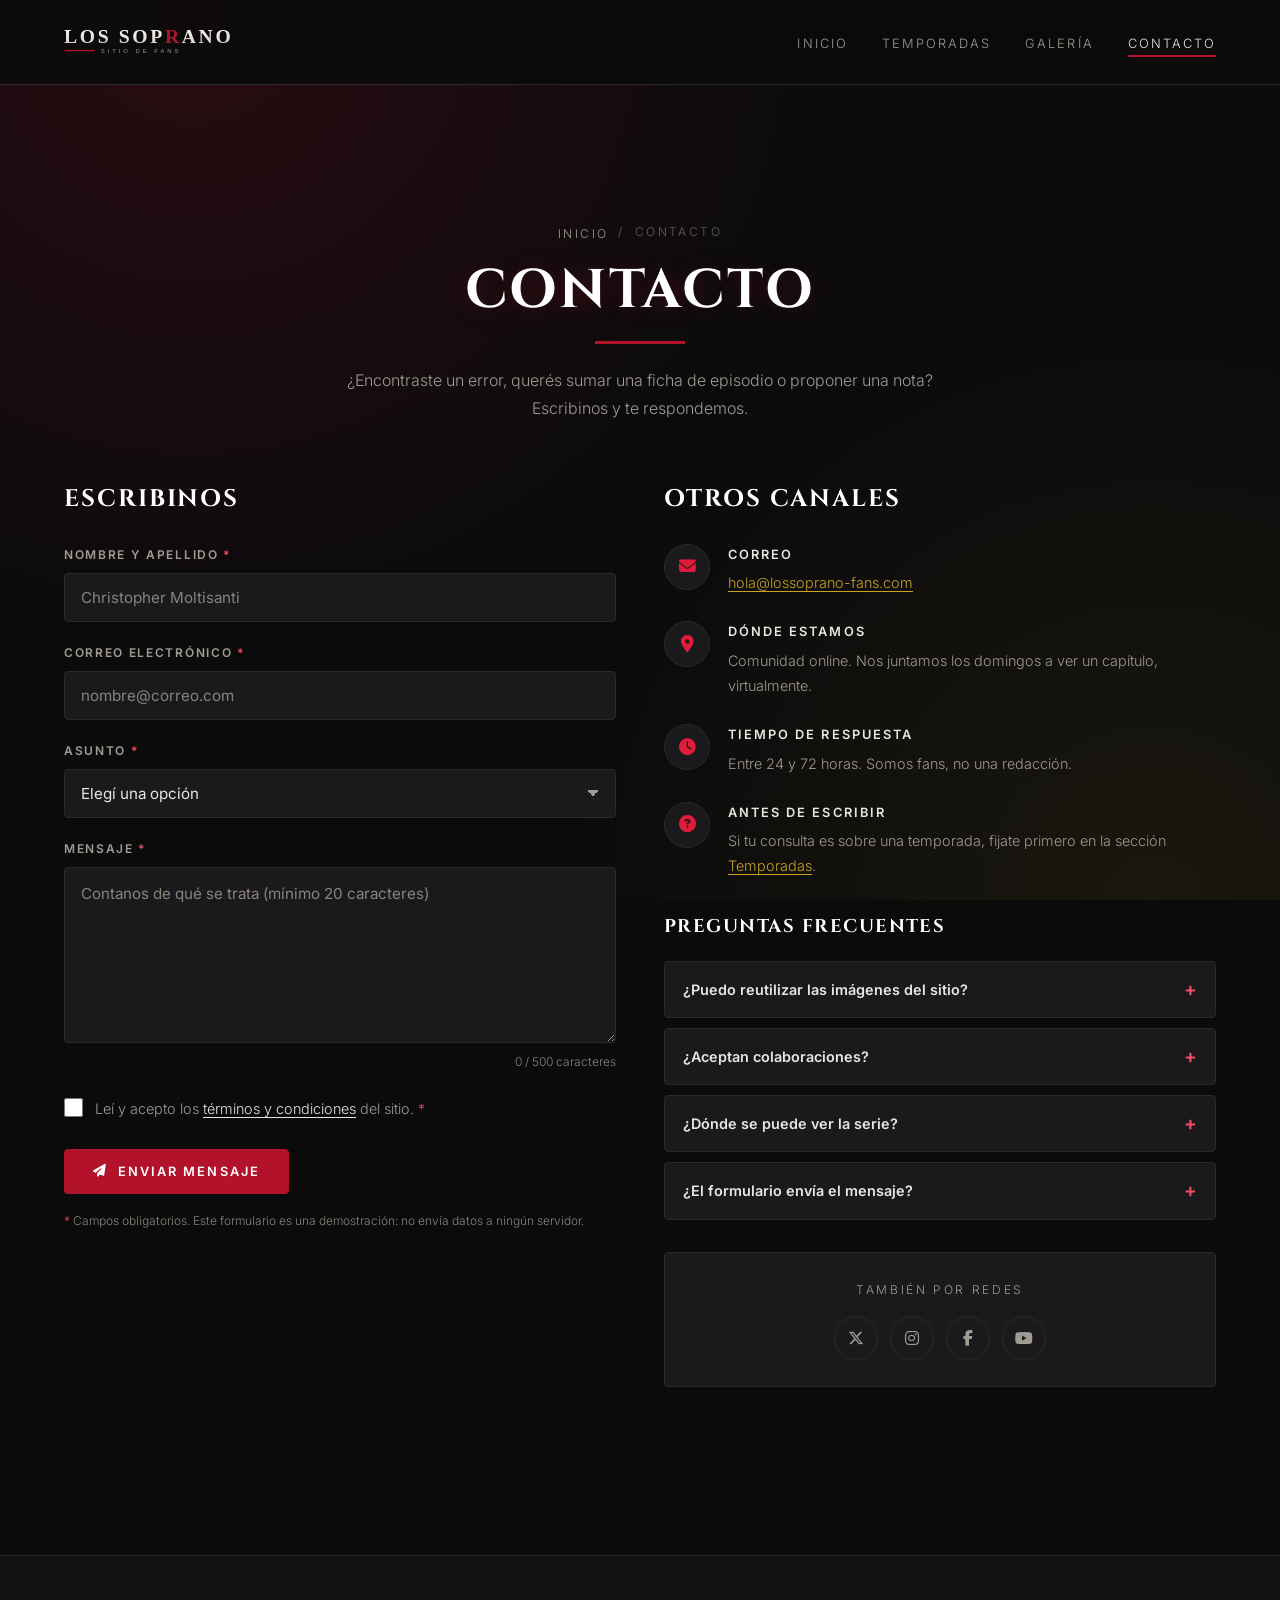
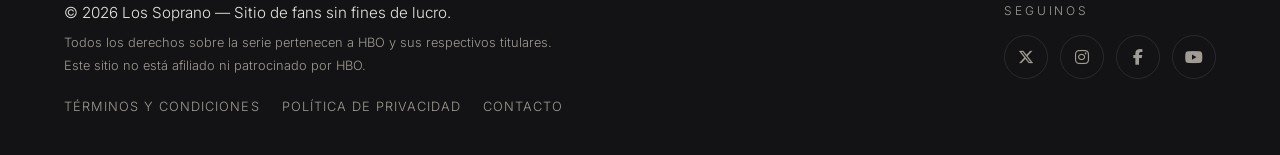
==== commit e92d52f4: "Foco visible, hover táctil, control de pausa y escala tipográfica Segunda pasada de auditoría sobre " ====
--- a/contacto.html
+++ b/contacto.html
@@ -40,7 +40,7 @@
           <li><a class="nav__link" href="index.html">Inicio</a></li>
           <li><a class="nav__link" href="temporadas.html">Temporadas</a></li>
           <li><a class="nav__link" href="galeria.html">Galería</a></li>
-          <li><a class="nav__link nav__link--activo" href="contacto.html">Contacto</a></li>
+          <li><a class="nav__link nav__link--activo" aria-current="page" href="contacto.html">Contacto</a></li>
         </ul>
       </nav>
     </div>
@@ -51,7 +51,7 @@
 
     <div class="contenedor">
       <div class="encabezado-pagina">
-        <nav class="migas" aria-label="Ruta de navegación"><a href="index.html">Inicio</a> <span>/</span> Contacto</nav>
+        <nav class="migas" aria-label="Ruta de navegación"><a href="index.html">Inicio</a> <span>/</span> <span aria-current="page">Contacto</span></nav>
         <h1 class="encabezado-pagina__titulo">Contacto</h1>
         <span class="hero__linea" aria-hidden="true"></span>
         <p class="encabezado-pagina__bajada">
--- a/css/estilos.css
+++ b/css/estilos.css
@@ -28,9 +28,9 @@
   --fuente-texto:  "Inter", "Segoe UI", Helvetica, Arial, sans-serif;
 
   /* Escala tipográfica: reemplaza los quince tamaños sueltos que había */
-  --t-xs:   .72rem;   /* etiquetas, categorías, créditos */
+  --t-xs:   .75rem;   /* 12 px: el mínimo legible para texto chico */
   --t-sm:   .8rem;    /* botones, metadatos, pie */
-  --t-md:   .88rem;   /* texto secundario */
+  --t-md:   .9rem;    /* texto secundario */
   --t-lg:   .95rem;   /* texto de formulario y destacados */
 
   /* --- Espaciado --- */
@@ -53,7 +53,8 @@
   --radio: 4px;
   --radio-pill: 999px;
   --transicion: .3s ease;
-  --toque-min: 44px;   /* área táctil mínima en pantallas chicas */
+  --toque-min: 44px;      /* área táctil mínima en pantallas chicas */
+  --alto-cabecera: 85px;  /* la cabecera es sticky: se descuenta al saltar */
   --elevacion: -3px;   /* desplazamiento único para todos los hover */
 }
 
@@ -62,7 +63,12 @@
 *::before,
 *::after { margin: 0; padding: 0; box-sizing: border-box; }
 
-html { scroll-behavior: smooth; }
+html {
+  scroll-behavior: smooth;
+  /* La cabecera es sticky: sin esto, al tabular o saltar a un ancla el
+     elemento enfocado queda escondido detrás de ella (WCAG 2.2 AA). */
+  scroll-padding-top: calc(var(--alto-cabecera) + var(--e-2));
+}
 
 /* Respeta a quien pidió menos movimiento en su sistema operativo:
    anula transiciones, animaciones y el scroll suave en todo el sitio. */
@@ -100,6 +106,9 @@
 img { max-width: 100%; display: block; }
 ul  { list-style: none; }
 a   { color: inherit; text-decoration: none; transition: color var(--transicion); }
+
+/* Elimina el retardo de ~300 ms que algunos móviles aplican al tocar */
+a, button, summary, input, select, textarea, label { touch-action: manipulation; }
 
 /* ---------- 3. Contenedor genérico ---------- */
 .contenedor {
@@ -163,7 +172,7 @@
   display: flex;
   justify-content: space-between;
   align-items: center;
-  gap: 24px;
+  gap: var(--e-5);
   min-height: 84px;
 }
 
@@ -185,7 +194,7 @@
 
 .nav__link {
   position: relative;
-  font-size: .82rem;
+  font-size: var(--t-sm);
   letter-spacing: .16em;
   text-transform: uppercase;
   color: var(--texto-tenue);
@@ -320,10 +329,68 @@
       rgba(11, 11, 12, .90) 100%);
 }
 
-/* Si el sistema pide menos movimiento, se deja una sola imagen fija */
+/* --- Control de pausa ---
+   El montaje arranca solo, dura más de cinco segundos y se repite indefinidamente
+   al lado del texto, así que necesita una forma visible de detenerlo. */
+.montaje-control {
+  /* Arriba a la derecha: cae dentro de la franja donde se ve el montaje y
+     queda a la vista sin scrollear, sin pisar el texto del hero. */
+  position: absolute;
+  top: var(--e-4);
+  right: var(--e-5);
+  z-index: 2;
+  display: inline-flex;
+  align-items: center;
+  gap: var(--e-2);
+  min-height: var(--toque-min);
+  padding: var(--e-2) var(--e-4);
+  background-color: rgba(11, 11, 12, .8);
+  border: 1px solid var(--borde);
+  border-radius: var(--radio-pill);
+  font-family: var(--fuente-texto);
+  font-size: var(--t-xs);
+  letter-spacing: .1em;
+  text-transform: uppercase;
+  color: var(--texto-tenue);
+  cursor: pointer;
+  transition: color var(--transicion), border-color var(--transicion),
+              background-color var(--transicion);
+}
+
+.montaje-control:hover,
+.montaje-control:focus-visible {
+  color: var(--texto);
+  border-color: var(--texto-tenue);
+  background-color: rgba(11, 11, 12, .95);
+}
+
+.montaje--pausado .montaje__foto { animation-play-state: paused; }
+
+/* Si el sistema pide menos movimiento, se deja una sola imagen fija
+   y el botón de pausa deja de tener sentido. */
 @media (prefers-reduced-motion: reduce) {
   .montaje__foto { animation: none; }
   .montaje__foto:first-child { opacity: 1; transform: none; }
+  .montaje-control { display: none; }
+}
+
+@media (max-width: 768px) {
+  .montaje-control {
+    top: var(--e-3);
+    right: var(--e-4);
+    /* Solo icono: el mínimo táctil también tiene que valer en horizontal */
+    justify-content: center;
+    min-width: var(--toque-min);
+    padding: var(--e-2);
+  }
+  /* En pantallas chicas queda solo el icono, con nombre accesible */
+  .montaje-control__texto {
+    position: absolute;
+    width: 1px; height: 1px;
+    overflow: hidden;
+    clip: rect(0 0 0 0);
+    white-space: nowrap;
+  }
 }
 
 .hero {
@@ -340,7 +407,7 @@
 
 /* --- Columna de texto --- */
 .hero__antetitulo {
-  font-size: .75rem;
+  font-size: var(--t-xs);
   letter-spacing: .3em;
   text-transform: uppercase;
   color: var(--dorado);
@@ -363,7 +430,7 @@
   width: 90px;
   height: 3px;
   background-color: var(--rojo);
-  margin: 24px 0 28px;
+  margin: var(--e-5) 0 28px;
 }
 
 .hero__col--texto p {
@@ -395,7 +462,7 @@
 
 .hero__figura figcaption {
   padding: 14px 18px;
-  font-size: .82rem;
+  font-size: var(--t-sm);
   letter-spacing: .04em;
   color: var(--texto-tenue);
   background-color: var(--superficie);
@@ -405,7 +472,7 @@
 .hero__credito {
   display: block;
   margin-top: 5px;
-  font-size: .7rem;
+  font-size: var(--t-xs);
   color: var(--texto-debil);
 }
 
@@ -432,19 +499,19 @@
   justify-content: space-between;
   align-items: flex-start;
   flex-wrap: wrap;
-  gap: 32px;
+  gap: var(--e-6);
 }
 
 .pie__legales { flex: 1 1 460px; }
 
 .pie__copy {
-  font-size: .95rem;
+  font-size: var(--t-lg);
   color: var(--texto);
   margin-bottom: 6px;
 }
 
 .pie__aviso {
-  font-size: .8rem;
+  font-size: var(--t-sm);
   color: var(--texto-tenue);
   max-width: 62ch;
 }
@@ -457,7 +524,7 @@
 }
 
 .pie__enlaces a {
-  font-size: .78rem;
+  font-size: var(--t-sm);
   letter-spacing: .08em;
   text-transform: uppercase;
   color: var(--texto-tenue);
@@ -469,7 +536,7 @@
 .pie__redes { flex: 0 1 auto; }
 
 .pie__redes-titulo {
-  font-size: .75rem;
+  font-size: var(--t-xs);
   letter-spacing: .24em;
   text-transform: uppercase;
   color: var(--texto-tenue);
@@ -478,7 +545,7 @@
 
 .redes {
   display: flex;
-  gap: 12px;
+  gap: var(--e-3);
 }
 
 .redes__link {
@@ -503,11 +570,32 @@
   transform: translateY(var(--elevacion));
 }
 
-/* Accesibilidad: foco visible en todo el sitio */
+/* Accesibilidad: foco visible en todo el sitio.
+   Antes la regla solo alcanzaba a <a> y <button>, así que los campos del
+   formulario y el <summary> de las preguntas frecuentes quedaban sin anillo. */
 a:focus-visible,
-button:focus-visible {
+button:focus-visible,
+summary:focus-visible,
+input:focus-visible,
+select:focus-visible,
+textarea:focus-visible,
+[tabindex]:focus-visible {
   outline: 2px solid var(--dorado);
   outline-offset: 3px;
+}
+
+/* --------------------------------------------------------------------------
+   En pantallas táctiles no hay puntero: el :hover se queda "pegado" después
+   de tocar y la tarjeta permanece levantada. Los efectos de desplazamiento y
+   escala se limitan a dispositivos con puntero real; los cambios de color se
+   mantienen porque no molestan.
+   -------------------------------------------------------------------------- */
+@media (hover: none) {
+  .tarjeta:hover,
+  .boton:hover,
+  .redes__link:hover { transform: none; }
+
+  .hero__figura:hover img { transform: none; }
 }
 
 /* ==========================================================================
@@ -525,6 +613,7 @@
   .menu-toggle { display: flex; }
 
   .cabecera__inner { min-height: 70px; position: relative; }
+  :root { --alto-cabecera: 71px; }
   .logo img { height: 34px; }
 
   .nav {
@@ -545,7 +634,7 @@
     flex-direction: column;
     align-items: stretch;
     gap: 0;
-    padding: 8px 24px 20px;
+    padding: var(--e-2) var(--e-5) 20px;
   }
 
   .nav__lista li { border-bottom: 1px solid var(--borde); }
@@ -555,7 +644,7 @@
   .nav__link::after { display: none; }
   .nav__link--activo { color: var(--rojo-texto); }
 
-  .principal { padding: 48px 0 60px; }
+  .principal { padding: var(--e-7) 0 60px; }
 
   /* Las 2 columnas pasan a una sola, con la imagen arriba */
   .hero {
@@ -607,18 +696,18 @@
    ========================================================================== */
 .encabezado-pagina {
   text-align: center;
-  padding: 64px 0 12px;
+  padding: var(--e-8) 0 var(--e-3);
 }
 
 .migas {
   display: flex;
   justify-content: center;
   gap: 10px;
-  font-size: .72rem;
+  font-size: var(--t-xs);
   letter-spacing: .2em;
   text-transform: uppercase;
   color: var(--texto-tenue);
-  margin-bottom: 16px;
+  margin-bottom: var(--e-4);
 }
 
 /* Los enlaces de las migas son navegación suelta, no texto en línea:
@@ -663,7 +752,7 @@
   letter-spacing: .08em;
   text-transform: uppercase;
   color: #fff;
-  margin-bottom: 24px;
+  margin-bottom: var(--e-5);
 }
 
 /* --- Botones --- */
@@ -677,7 +766,7 @@
   border-radius: var(--radio);
   background: none;
   font-family: var(--fuente-texto);
-  font-size: .8rem;
+  font-size: var(--t-sm);
   font-weight: 600;
   letter-spacing: .16em;
   text-transform: uppercase;
@@ -730,6 +819,6 @@
 }
 
 @media (max-width: 768px) {
-  .encabezado-pagina { padding: 44px 0 8px; }
-  .seccion { padding-top: 32px; padding-bottom: 60px; }
-}
+  .encabezado-pagina { padding: 44px 0 var(--e-2); }
+  .seccion { padding-top: var(--e-6); padding-bottom: 60px; }
+}
--- a/css/contacto.css
+++ b/css/contacto.css
@@ -6,7 +6,7 @@
 .contacto {
   display: flex;
   flex-wrap: wrap;
-  gap: 48px;
+  gap: var(--e-7);
   align-items: flex-start;
 }
 
@@ -21,12 +21,12 @@
 .campo {
   display: flex;
   flex-direction: column;
-  gap: 8px;
+  gap: var(--e-2);
   margin-bottom: 20px;
 }
 
 .campo label {
-  font-size: .74rem;
+  font-size: var(--t-xs);
   font-weight: 600;
   letter-spacing: .14em;
   text-transform: uppercase;
@@ -40,12 +40,12 @@
 .campo select,
 .campo textarea {
   width: 100%;
-  padding: 14px 16px;
+  padding: 14px var(--e-4);
   background-color: var(--superficie);
   border: 1px solid var(--borde);
   border-radius: var(--radio);
   font-family: var(--fuente-texto);
-  font-size: .95rem;
+  font-size: var(--t-lg);
   color: var(--texto);
   transition: border-color var(--transicion), background-color var(--transicion);
 }
@@ -55,6 +55,8 @@
 .campo input::placeholder,
 .campo textarea::placeholder { color: var(--texto-debil); }
 
+/* El borde de 1 px cambiando de color no alcanza como indicador de foco:
+   acompaña, pero el anillo lo pone la regla :focus-visible de abajo. */
 .campo input:focus,
 .campo select:focus,
 .campo textarea:focus {
@@ -63,6 +65,13 @@
   background-color: var(--negro-suave);
 }
 
+.campo input:focus-visible,
+.campo select:focus-visible,
+.campo textarea:focus-visible {
+  outline: 2px solid var(--dorado);
+  outline-offset: 2px;
+}
+
 /* Flecha del select */
 .campo select {
   appearance: none;
@@ -70,13 +79,15 @@
   background-image:
     linear-gradient(45deg, transparent 50%, var(--texto-tenue) 50%),
     linear-gradient(135deg, var(--texto-tenue) 50%, transparent 50%);
-  background-position: calc(100% - 22px) 22px, calc(100% - 16px) 22px;
+  /* Centrada en vertical: antes estaba clavada a 22 px del borde superior,
+     así que se descolocaba si cambiaba la altura del campo. */
+  background-position: calc(100% - 22px) center, calc(100% - 16px) center;
   background-size: 6px 6px, 6px 6px;
   background-repeat: no-repeat;
 }
 
 .campo__ayuda {
-  font-size: .74rem;
+  font-size: var(--t-xs);
   color: var(--texto-debil);
   text-align: right;
 }
@@ -97,17 +108,17 @@
 .campo--error textarea { border-color: var(--rojo); }
 
 /* Checkbox */
-.campo--check { margin-top: 4px; }
+.campo--check { margin-top: var(--e-1); }
 
 /* Se sube la especificidad para ganarle a `.campo label` */
 .campo label.check {
   display: flex;
   align-items: flex-start;
-  gap: 12px;
+  gap: var(--e-3);
   cursor: pointer;
   text-transform: none;
   letter-spacing: normal;
-  font-size: .88rem;
+  font-size: var(--t-md);
   font-weight: 300;
   color: var(--texto-tenue);
 }
@@ -124,11 +135,11 @@
 .check a { color: var(--texto); text-decoration: underline; text-underline-offset: 3px; }
 .check a:hover { color: var(--rojo-texto); }
 
-.formulario .boton { align-self: flex-start; margin-top: 8px; }
+.formulario .boton { align-self: flex-start; margin-top: var(--e-2); }
 
 .formulario__aviso {
-  margin-top: 16px;
-  font-size: .76rem;
+  margin-top: var(--e-4);
+  font-size: var(--t-xs);
   color: var(--texto-debil);
 }
 
@@ -137,8 +148,8 @@
   align-items: center;
   gap: 10px;
   margin-top: 20px;
-  padding: 16px 18px;
-  font-size: .9rem;
+  padding: var(--e-4) 18px;
+  font-size: var(--t-md);
   color: #9fe0b0;
   background-color: rgba(45, 120, 70, .14);
   border: 1px solid rgba(90, 190, 120, .4);
@@ -150,7 +161,7 @@
   display: flex;
   flex-direction: column;
   gap: 26px;
-  margin-bottom: 32px;
+  margin-bottom: var(--e-6);
 }
 
 .dato {
@@ -174,15 +185,15 @@
 }
 
 .dato__titulo {
-  font-size: .78rem;
+  font-size: var(--t-sm);
   font-weight: 600;
   letter-spacing: .16em;
   text-transform: uppercase;
   color: var(--texto);
-  margin-bottom: 4px;
-}
-
-.dato p { font-size: .93rem; color: var(--texto-tenue); }
+  margin-bottom: var(--e-1);
+}
+
+.dato p { font-size: var(--t-md); color: var(--texto-tenue); }
 .dato a { color: var(--dorado); text-decoration: underline; text-underline-offset: 3px; }
 .dato a:hover { color: var(--rojo-texto); }
 
@@ -193,7 +204,7 @@
   display: flex;
   flex-direction: column;
   gap: 10px;
-  margin-bottom: 32px;
+  margin-bottom: var(--e-6);
 }
 
 .faq__item {
@@ -211,7 +222,7 @@
   justify-content: space-between;
   gap: 14px;
   padding: 15px 18px;
-  font-size: .9rem;
+  font-size: var(--t-md);
   font-weight: 600;
   color: var(--texto);
   cursor: pointer;
@@ -235,8 +246,8 @@
 .faq__pregunta:hover { color: #fff; }
 
 .faq__respuesta {
-  padding: 0 18px 16px;
-  font-size: .88rem;
+  padding: 0 18px var(--e-4);
+  font-size: var(--t-md);
   color: var(--texto-tenue);
 }
 
@@ -247,14 +258,14 @@
   display: flex;
   flex-direction: column;
   align-items: center;
-  gap: 16px;
+  gap: var(--e-4);
   padding: 26px;
 }
 
 .redes-caja:hover { transform: none; }
 
 .redes-caja__titulo {
-  font-size: .74rem;
+  font-size: var(--t-xs);
   letter-spacing: .22em;
   text-transform: uppercase;
   color: var(--texto-tenue);
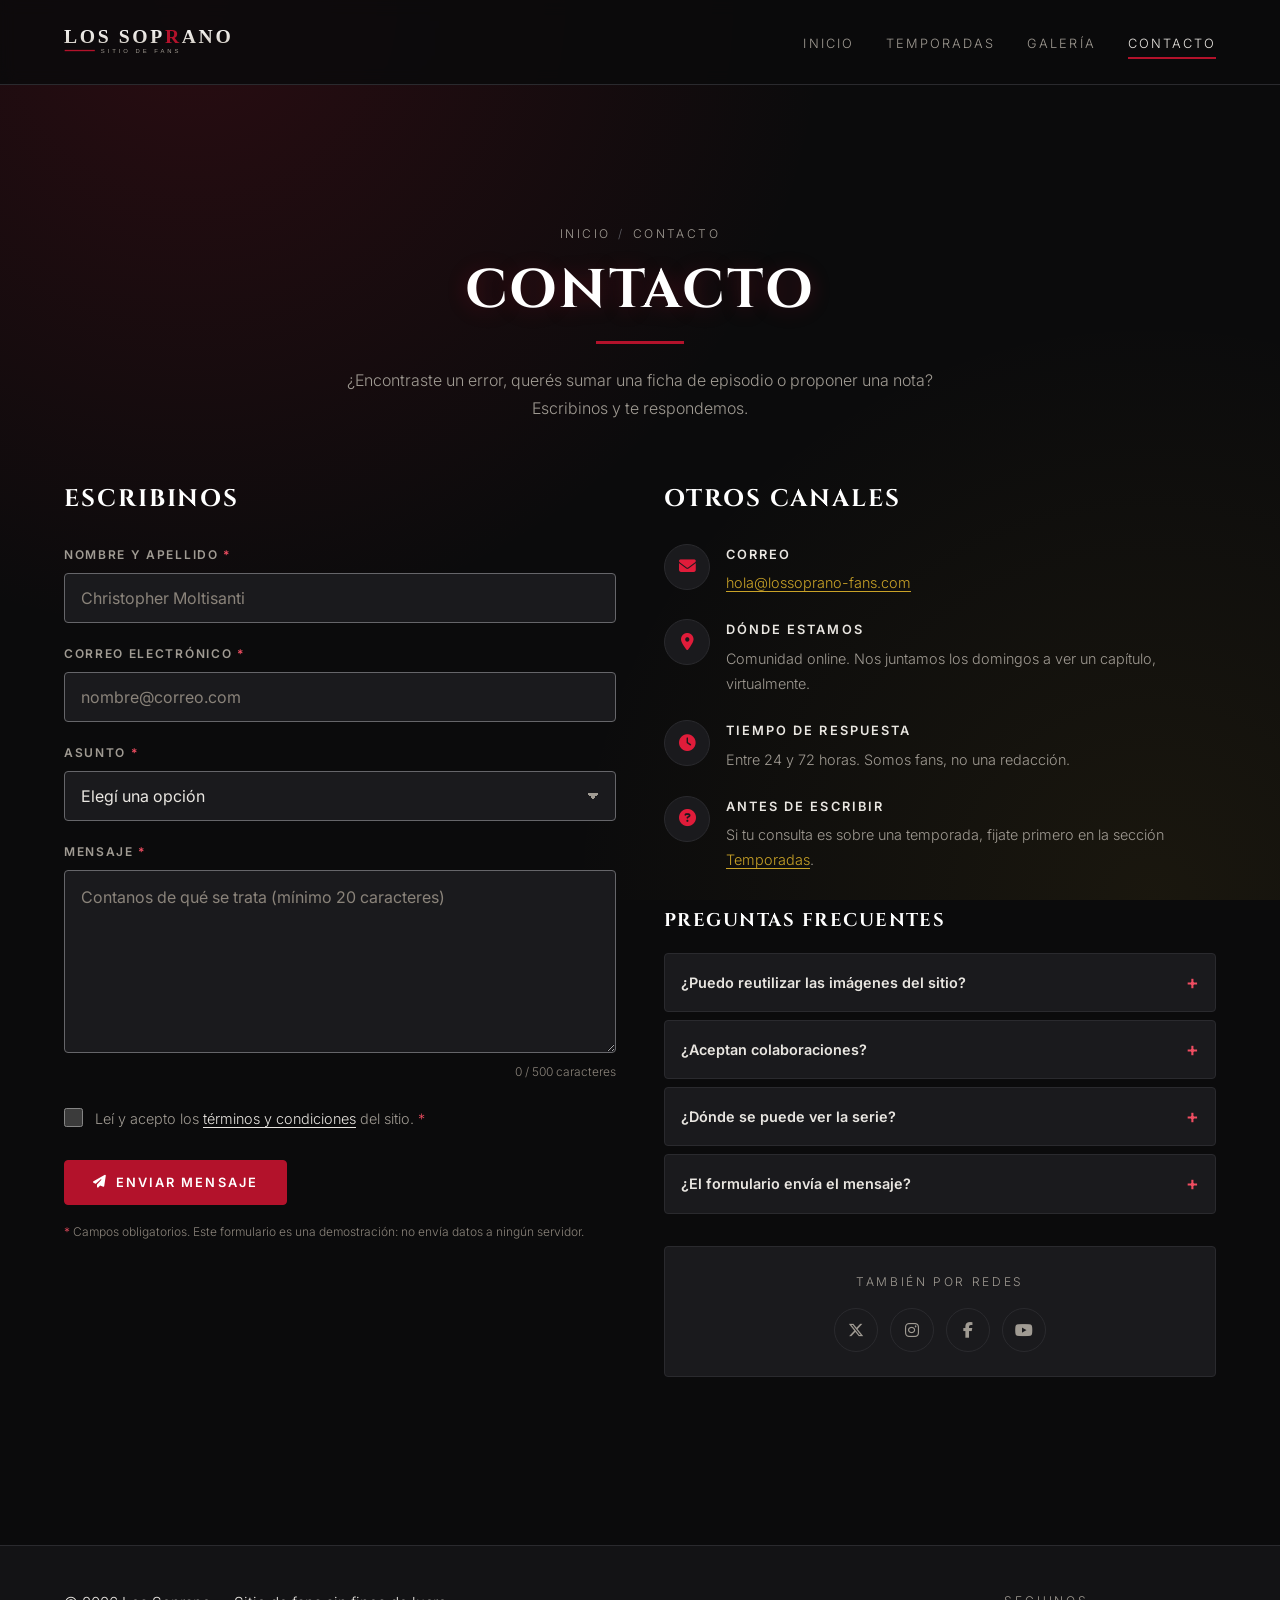
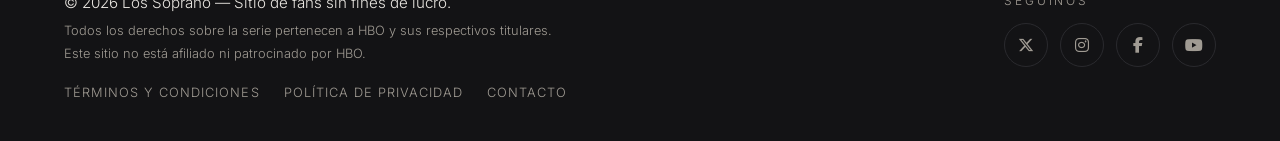
==== commit 7be74e06: "Cambios pendientes del árbol de trabajo (16/09) Estos cambios estaban sin commitear en el árbol de t" ====
--- a/contacto.html
+++ b/contacto.html
@@ -14,6 +14,9 @@
   <meta property="og:description" content="Escribinos: sugerencias, correcciones y colaboraciones para el sitio de fans de Los Soprano.">
   <meta name="twitter:card" content="summary_large_image">
 
+  <!-- Font Awesome. El preconnect abre la conexion con el CDN mientras el
+       navegador sigue leyendo el head: ahorra el ida y vuelta de DNS y TLS. -->
+  <link rel="preconnect" href="https://cdnjs.cloudflare.com" crossorigin>
   <link rel="stylesheet" href="https://cdnjs.cloudflare.com/ajax/libs/font-awesome/6.5.2/css/all.min.css">
   <link rel="preconnect" href="https://fonts.googleapis.com">
   <link rel="preconnect" href="https://fonts.gstatic.com" crossorigin>
@@ -36,7 +39,7 @@
         <span></span><span></span><span></span>
       </button>
       <nav class="nav" id="menu" aria-label="Principal">
-        <ul class="nav__lista">
+        <ul role="list" class="nav__lista">
           <li><a class="nav__link" href="index.html">Inicio</a></li>
           <li><a class="nav__link" href="temporadas.html">Temporadas</a></li>
           <li><a class="nav__link" href="galeria.html">Galería</a></li>
@@ -51,7 +54,12 @@
 
     <div class="contenedor">
       <div class="encabezado-pagina">
-        <nav class="migas" aria-label="Ruta de navegación"><a href="index.html">Inicio</a> <span>/</span> <span aria-current="page">Contacto</span></nav>
+        <nav class="migas" aria-label="Ruta de navegación">
+          <ol class="migas__lista">
+            <li><a href="index.html">Inicio</a></li>
+            <li><span aria-current="page">Contacto</span></li>
+          </ol>
+        </nav>
         <h1 class="encabezado-pagina__titulo">Contacto</h1>
         <span class="hero__linea" aria-hidden="true"></span>
         <p class="encabezado-pagina__bajada">
@@ -69,6 +77,22 @@
           <h2 class="titulo-seccion">Escribinos</h2>
 
           <form class="formulario" id="formContacto" novalidate>
+
+            <!-- Resumen de errores. Aparece solo si falla el envío: recibe el
+                 foco y cada línea lleva al campo que hay que corregir. Los
+                 errores de cada campo siguen apareciendo igual debajo. -->
+            <!-- Región enfocable y no live: el resumen se reescribe cada vez
+                 que el usuario corrige un campo, y como región viva estaría
+                 interrumpiéndolo en cada salto de campo. El anuncio lo
+                 produce el foco, que se le lleva al fallar el envío. -->
+            <div class="formulario__errores oculto" id="formErrores"
+                 role="region" tabindex="-1" aria-labelledby="formErroresTitulo">
+              <p class="formulario__errores-titulo" id="formErroresTitulo">
+                <i class="fa-solid fa-circle-exclamation" aria-hidden="true"></i>
+                Revisá estos campos antes de enviar
+              </p>
+              <ul role="list" id="formErroresLista"></ul>
+            </div>
 
             <div class="campo">
               <label for="nombre">Nombre y apellido <span class="req">*</span></label>
@@ -123,8 +147,10 @@
               no envía datos a ningún servidor.
             </p>
 
-            <!-- Mensaje de resultado -->
-            <p class="formulario__ok oculto" id="formOk" role="status">
+            <!-- Mensaje de resultado. tabindex="-1" para poder llevarle el
+                 foco: si no, tras enviar el foco se queda en un botón sobre
+                 un formulario ya vacío. -->
+            <p class="formulario__ok oculto" id="formOk" role="status" tabindex="-1">
               <i class="fa-solid fa-circle-check" aria-hidden="true"></i>
               ¡Gracias! Tu mensaje quedó registrado. Te respondemos a la brevedad.
             </p>
@@ -135,7 +161,7 @@
         <div class="contacto__col">
           <h2 class="titulo-seccion">Otros canales</h2>
 
-          <ul class="datos">
+          <ul role="list" class="datos">
             <li class="dato">
               <span class="dato__icono"><i class="fa-solid fa-envelope" aria-hidden="true"></i></span>
               <div>
@@ -168,7 +194,7 @@
           </ul>
 
           <h2 class="titulo-seccion titulo-seccion--menor">Preguntas frecuentes</h2>
-          <ul class="faq">
+          <ul role="list" class="faq">
             <li>
               <details class="faq__item">
                 <summary class="faq__pregunta">¿Puedo reutilizar las imágenes del sitio?</summary>
@@ -210,7 +236,7 @@
 
           <div class="tarjeta redes-caja">
             <p class="redes-caja__titulo">También por redes</p>
-            <ul class="redes">
+            <ul role="list" class="redes">
               <li><a class="redes__link" href="#" aria-label="X"><i class="fa-brands fa-x-twitter" aria-hidden="true"></i></a></li>
               <li><a class="redes__link" href="#" aria-label="Instagram"><i class="fa-brands fa-instagram" aria-hidden="true"></i></a></li>
               <li><a class="redes__link" href="#" aria-label="Facebook"><i class="fa-brands fa-facebook-f" aria-hidden="true"></i></a></li>
@@ -232,7 +258,7 @@
           Todos los derechos sobre la serie pertenecen a HBO y sus respectivos titulares.
           Este sitio no está afiliado ni patrocinado por HBO.
         </p>
-        <ul class="pie__enlaces" aria-label="Enlaces legales">
+        <ul role="list" class="pie__enlaces" aria-label="Enlaces legales">
           <li><a href="#">Términos y condiciones</a></li>
           <li><a href="#">Política de privacidad</a></li>
           <li><a href="contacto.html">Contacto</a></li>
@@ -240,7 +266,7 @@
       </div>
       <div class="pie__redes">
         <p class="pie__redes-titulo">Seguinos</p>
-        <ul class="redes">
+        <ul role="list" class="redes">
           <li><a class="redes__link" href="#" aria-label="X"><i class="fa-brands fa-x-twitter" aria-hidden="true"></i></a></li>
           <li><a class="redes__link" href="#" aria-label="Instagram"><i class="fa-brands fa-instagram" aria-hidden="true"></i></a></li>
           <li><a class="redes__link" href="#" aria-label="Facebook"><i class="fa-brands fa-facebook-f" aria-hidden="true"></i></a></li>
--- a/css/estilos.css
+++ b/css/estilos.css
@@ -5,11 +5,20 @@
 
 /* ---------- 1. Variables ---------- */
 :root {
+  /* El sitio es oscuro: se lo avisamos al navegador para que pinte en oscuro
+     los controles nativos (checkbox, lista del select, barras de scroll y
+     cursor de texto). Sin esto los renderiza en claro sobre fondo negro. */
+  color-scheme: dark;
+
   /* --- Superficies --- */
   --negro:        #0b0b0c;
   --negro-suave:  #131315;
   --superficie:   #1a1a1d;
-  --borde:        #2a2a2e;
+  --borde:        #2a2a2e;  /* separación decorativa entre superficies */
+  /* Los campos del formulario se identifican por su contorno, así que ese
+     contorno necesita 3:1 contra el fondo (WCAG 1.4.11). El --borde general
+     da 1.2:1: alcanza para decorar una tarjeta, no para delimitar un control. */
+  --borde-campo:  #66666a;  /* 3.04:1 sobre --superficie */
   --separador:    #5f5f66;  /* glifos decorativos: visibles, sin competir */
 
   /* --- Acentos --- */
@@ -32,6 +41,15 @@
   --t-sm:   .8rem;    /* botones, metadatos, pie */
   --t-md:   .9rem;    /* texto secundario */
   --t-lg:   .95rem;   /* texto de formulario y destacados */
+
+  /* Escala de títulos. Antes cada página inventaba el suyo (1.05 / 1.1 / 1.15 /
+     1.3 / 1.35 / 1.5 / 1.6 / 1.9 / 2.4 rem); ahora son cinco peldaños. */
+  --t-h4:   1.05rem;  /* título de ficha en la galería */
+  --t-h3:   1.15rem;  /* subtítulo de sección */
+  --t-h2:   1.35rem;  /* título de temporada y del visor */
+  --t-h1:   1.5rem;   /* título de sección */
+  --t-num:  1.6rem;   /* número de temporada */
+  --t-dato: 2.4rem;   /* cifras destacadas */
 
   /* --- Espaciado --- */
   --e-1:  4px;
@@ -101,11 +119,17 @@
   display: flex;
   flex-direction: column;
   min-height: 100vh;
+  /* En móvil, 100vh no descuenta la barra del navegador y deja el pie fuera
+     de la pantalla. dvh sí; se deja vh de respaldo para navegadores viejos. */
+  min-height: 100dvh;
 }
 
 img { max-width: 100%; display: block; }
-ul  { list-style: none; }
+ul, ol { list-style: none; }
 a   { color: inherit; text-decoration: none; transition: color var(--transicion); }
+
+/* Un correo, una URL o un título largo no deben empujar el ancho de la página */
+p, li, figcaption, label, h1, h2, h3 { overflow-wrap: anywhere; }
 
 /* Elimina el retardo de ~300 ms que algunos móviles aplican al tocar */
 a, button, summary, input, select, textarea, label { touch-action: manipulation; }
@@ -189,7 +213,7 @@
 .nav__lista {
   display: flex;
   align-items: center;
-  gap: 34px;
+  gap: var(--e-6);
 }
 
 .nav__link {
@@ -198,7 +222,7 @@
   letter-spacing: .16em;
   text-transform: uppercase;
   color: var(--texto-tenue);
-  padding: 6px 0;
+  padding: var(--e-2) 0;
 }
 
 .nav__link::after {
@@ -216,6 +240,10 @@
 .nav__link:focus-visible { color: var(--texto); }
 .nav__link:hover::after,
 .nav__link:focus-visible::after { width: 100%; }
+
+/* Respuesta inmediata al apretar: sin esto el enlace no acusa recibo hasta
+   que carga la página siguiente. */
+.nav__link:active { color: var(--rojo-texto); }
 
 .nav__link--activo { color: var(--texto); }
 .nav__link--activo::after { width: 100%; }
@@ -235,6 +263,10 @@
   cursor: pointer;
 }
 
+.menu-toggle:hover,
+.menu-toggle:focus-visible { border-color: var(--texto-tenue); }
+.menu-toggle:active { background-color: var(--superficie); }
+
 .menu-toggle span {
   display: block;
   height: 2px;
@@ -263,7 +295,7 @@
 .principal--inicio {
   position: relative;
   overflow: hidden;      /* recorta el acercamiento de las fotos */
-  padding: 150px 0 120px; /* aire arriba para que se vea el montaje */
+  padding: 152px 0 120px; /* aire arriba para que se vea el montaje */
 }
 
 /* El contenido queda por encima del montaje */
@@ -364,6 +396,8 @@
   background-color: rgba(11, 11, 12, .95);
 }
 
+.montaje-control:active { background-color: var(--superficie); }
+
 .montaje--pausado .montaje__foto { animation-play-state: paused; }
 
 /* Si el sistema pide menos movimiento, se deja una sola imagen fija
@@ -411,7 +445,7 @@
   letter-spacing: .3em;
   text-transform: uppercase;
   color: var(--dorado);
-  margin-bottom: 14px;
+  margin-bottom: var(--e-3);
 }
 
 .hero__titulo {
@@ -427,7 +461,7 @@
 
 .hero__linea {
   display: block;
-  width: 90px;
+  width: 88px;
   height: 3px;
   background-color: var(--rojo);
   margin: var(--e-5) 0 28px;
@@ -461,7 +495,7 @@
 .hero__figura:hover img { transform: scale(1.03); }
 
 .hero__figura figcaption {
-  padding: 14px 18px;
+  padding: var(--e-3) var(--e-4);
   font-size: var(--t-sm);
   letter-spacing: .04em;
   color: var(--texto-tenue);
@@ -471,7 +505,7 @@
 
 .hero__credito {
   display: block;
-  margin-top: 5px;
+  margin-top: var(--e-1);
   font-size: var(--t-xs);
   color: var(--texto-debil);
 }
@@ -482,7 +516,8 @@
   text-underline-offset: 2px;
 }
 
-.hero__credito a:hover { color: var(--rojo-texto); }
+.hero__credito a:hover,
+.hero__credito a:focus-visible { color: var(--rojo-texto); }
 
 /* ==========================================================================
    6. PIE DE SITIO
@@ -507,7 +542,7 @@
 .pie__copy {
   font-size: var(--t-lg);
   color: var(--texto);
-  margin-bottom: 6px;
+  margin-bottom: var(--e-1);
 }
 
 .pie__aviso {
@@ -519,18 +554,25 @@
 .pie__enlaces {
   display: flex;
   flex-wrap: wrap;
-  gap: 10px 22px;
-  margin-top: 14px;
-}
-
+  gap: var(--e-2) var(--e-5);
+  margin-top: var(--e-3);
+}
+
+/* No son enlaces sueltos dentro de un párrafo sino una lista de navegación:
+   les corresponde el mínimo de 24 px de alto de la WCAG 2.2 (1.8 rem de
+   línea sobre 12,8 px daban 22 px y se quedaban cortos). */
 .pie__enlaces a {
+  display: inline-flex;
+  align-items: center;
+  min-height: 24px;
   font-size: var(--t-sm);
   letter-spacing: .08em;
   text-transform: uppercase;
   color: var(--texto-tenue);
 }
 
-.pie__enlaces a:hover { color: var(--rojo-texto); }
+.pie__enlaces a:hover,
+.pie__enlaces a:focus-visible { color: var(--rojo-texto); }
 
 /* --- Redes sociales --- */
 .pie__redes { flex: 0 1 auto; }
@@ -540,7 +582,7 @@
   letter-spacing: .24em;
   text-transform: uppercase;
   color: var(--texto-tenue);
-  margin-bottom: 14px;
+  margin-bottom: var(--e-3);
 }
 
 .redes {
@@ -568,6 +610,13 @@
   background-color: var(--rojo);
   border-color: var(--rojo);
   transform: translateY(var(--elevacion));
+}
+
+/* Al apretar vuelve a su sitio: se lee como si el botón se hundiera */
+.redes__link:active {
+  transform: translateY(0);
+  background-color: var(--rojo-claro);
+  border-color: var(--rojo-claro);
 }
 
 /* Accesibilidad: foco visible en todo el sitio.
@@ -598,6 +647,20 @@
   .hero__figura:hover img { transform: none; }
 }
 
+/* --------------------------------------------------------------------------
+   Dedo en vez de puntero. Antes el tamaño táctil dependía del ancho de la
+   pantalla, así que una tablet táctil de 1024 px se quedaba con los objetivos
+   chicos del escritorio. El criterio correcto es el tipo de puntero.
+   No se tocan los enlaces del menú: en escritorio son inline y el subrayado
+   se despegaría del texto. Con 27 px ya cumplen los 24 px que pide la web.
+   -------------------------------------------------------------------------- */
+@media (pointer: coarse) {
+  .boton { min-height: var(--toque-min); }
+
+  .pie__enlaces a,
+  .migas a { min-height: var(--toque-min); }
+}
+
 /* ==========================================================================
    7. RESPONSIVE
    ========================================================================== */
@@ -628,19 +691,25 @@
     transition: max-height .4s ease;
   }
 
-  .nav.abierto { max-height: 320px; }
+  /* Holgado a propósito: con el tamaño de letra del sistema agrandado, los
+     320 px que había antes recortaban el último ítem del menú. */
+  .nav.abierto { max-height: 480px; }
 
   .nav__lista {
     flex-direction: column;
     align-items: stretch;
     gap: 0;
     padding: var(--e-2) var(--e-5) 20px;
+    /* Red de contención: si la letra del sistema está muy agrandada, la lista
+       se scrollea en vez de quedar recortada por el max-height de arriba. */
+    max-height: 480px;
+    overflow-y: auto;
   }
 
   .nav__lista li { border-bottom: 1px solid var(--borde); }
   .nav__lista li:last-child { border-bottom: none; }
 
-  .nav__link { display: block; padding: 15px 0; }
+  .nav__link { display: block; padding: var(--e-4) 0; }
   .nav__link::after { display: none; }
   .nav__link--activo { color: var(--rojo-texto); }
 
@@ -686,9 +755,10 @@
 
 /* --- Móvil chico --- */
 @media (max-width: 480px) {
-  .contenedor { padding: 0 18px; }
+  .contenedor { padding: 0 var(--e-4); }
   .hero__titulo { font-size: 2.3rem; }
-  body { font-size: 15px; }
+  /* El texto base se queda en 16 px. Antes bajaba a 15 px justo en las
+     pantallas donde peor se lee, que es al revés de lo recomendado. */
 }
 
 /* ==========================================================================
@@ -699,15 +769,29 @@
   padding: var(--e-8) 0 var(--e-3);
 }
 
-.migas {
+/* Las migas son una lista ordenada: así el lector de pantalla anuncia
+   "lista de 2 elementos" y se entiende la jerarquía. */
+.migas__lista {
   display: flex;
+  flex-wrap: wrap;
   justify-content: center;
-  gap: 10px;
+  align-items: center;
+  gap: var(--e-2);
   font-size: var(--t-xs);
   letter-spacing: .2em;
   text-transform: uppercase;
   color: var(--texto-tenue);
   margin-bottom: var(--e-4);
+}
+
+.migas__lista li { display: flex; align-items: center; }
+
+/* La barra que separa los niveles la pone el CSS: es pura decoración y así
+   no se lee en voz alta ni cuenta como texto con contraste insuficiente. */
+.migas__lista li + li::before {
+  content: "/";
+  margin-right: var(--e-2);
+  color: var(--separador);
 }
 
 /* Los enlaces de las migas son navegación suelta, no texto en línea:
@@ -718,8 +802,8 @@
   min-height: 24px;
 }
 
-.migas a:hover { color: var(--rojo-texto); }
-.migas span { color: var(--separador); }
+.migas a:hover,
+.migas a:focus-visible { color: var(--rojo-texto); }
 
 .encabezado-pagina__titulo {
   font-family: var(--fuente-titulo);
@@ -748,7 +832,7 @@
 
 .titulo-seccion {
   font-family: var(--fuente-titulo);
-  font-size: 1.5rem;
+  font-size: var(--t-h1);
   letter-spacing: .08em;
   text-transform: uppercase;
   color: #fff;
@@ -760,7 +844,9 @@
   display: inline-flex;
   align-items: center;
   justify-content: center;
-  gap: 10px;
+  gap: var(--e-2);
+  /* Se deja en 14 px: con la interlínea da 52 px de alto, de sobra para el
+     dedo. Subirlo a 16 solo por cuadrar la grilla lo engordaba sin motivo. */
   padding: 14px 28px;
   border: 1px solid var(--borde);
   border-radius: var(--radio);
@@ -776,11 +862,15 @@
               color var(--transicion), transform var(--transicion);
 }
 
-.boton:hover {
+.boton:hover,
+.boton:focus-visible {
   border-color: var(--rojo);
   color: #fff;
   transform: translateY(var(--elevacion));
 }
+
+/* Al apretar baja: acuse de recibo inmediato, sin esperar a la acción */
+.boton:active { transform: translateY(0); }
 
 .boton--primario {
   background-color: var(--rojo);
@@ -788,7 +878,10 @@
   color: #fff;
 }
 
-.boton--primario:hover { background-color: var(--rojo-claro); border-color: var(--rojo-claro); }
+.boton--primario:hover,
+.boton--primario:focus-visible { background-color: var(--rojo-claro); border-color: var(--rojo-claro); }
+
+.boton--primario:active { background-color: var(--rojo); border-color: var(--rojo); }
 
 /* --- Tarjeta genérica --- */
 .tarjeta {
--- a/css/contacto.css
+++ b/css/contacto.css
@@ -42,10 +42,15 @@
   width: 100%;
   padding: 14px var(--e-4);
   background-color: var(--superficie);
-  border: 1px solid var(--borde);
+  /* Lo único que distingue el campo del fondo de la página es este contorno,
+     así que necesita 3:1 (WCAG 1.4.11). Con --borde daba 1.2:1 y el campo
+     casi se perdía contra la página. */
+  border: 1px solid var(--borde-campo);
   border-radius: var(--radio);
   font-family: var(--fuente-texto);
-  font-size: var(--t-lg);
+  /* 16 px como piso: por debajo, Safari en iPhone hace zoom automático al
+     enfocar el campo y deja la página descuadrada. */
+  font-size: max(var(--t-lg), 16px);
   color: var(--texto);
   transition: border-color var(--transicion), background-color var(--transicion);
 }
@@ -103,9 +108,17 @@
 
 .campo--error .campo__error { display: flex; }
 
+/* El rojo oscuro daba 2:1 contra el fondo del campo: no alcanzaba para
+   señalar el estado de error por sí solo. El claro llega a 3.6:1. */
 .campo--error input,
 .campo--error select,
-.campo--error textarea { border-color: var(--rojo); }
+.campo--error textarea { border-color: var(--rojo-claro); }
+
+/* La casilla no tiene borde propio que teñir: se le marca un contorno */
+.campo--error .check input[type="checkbox"] {
+  outline: 2px solid var(--rojo-claro);
+  outline-offset: 2px;
+}
 
 /* Checkbox */
 .campo--check { margin-top: var(--e-1); }
@@ -146,9 +159,9 @@
 .formulario__ok {
   display: flex;
   align-items: center;
-  gap: 10px;
+  gap: var(--e-2);
   margin-top: 20px;
-  padding: var(--e-4) 18px;
+  padding: var(--e-4);
   font-size: var(--t-md);
   color: #9fe0b0;
   background-color: rgba(45, 120, 70, .14);
@@ -156,18 +169,64 @@
   border-radius: var(--radio);
 }
 
+/* ---------- Resumen de errores ----------
+   Con cinco campos, marcar cada uno por separado obliga a recorrer todo el
+   formulario para saber qué falta. El resumen va arriba, recibe el foco al
+   fallar el envío y cada línea lleva al campo que hay que corregir. */
+.formulario__errores {
+  margin-bottom: var(--e-5);
+  padding: var(--e-4);
+  background-color: rgba(179, 18, 43, .1);
+  border: 1px solid var(--rojo-claro);
+  border-radius: var(--radio);
+}
+
+.formulario__errores:focus-visible {
+  outline: 2px solid var(--dorado);
+  outline-offset: 3px;
+}
+
+.formulario__errores-titulo {
+  display: flex;
+  align-items: center;
+  gap: var(--e-2);
+  font-size: var(--t-md);
+  font-weight: 600;
+  color: var(--rojo-texto);
+  margin-bottom: var(--e-2);
+}
+
+.formulario__errores ul {
+  display: flex;
+  flex-direction: column;
+  gap: var(--e-1);
+  font-size: var(--t-sm);
+}
+
+.formulario__errores a {
+  display: inline-flex;
+  align-items: center;
+  min-height: 24px;
+  color: var(--texto);
+  text-decoration: underline;
+  text-underline-offset: 3px;
+}
+
+.formulario__errores a:hover,
+.formulario__errores a:focus-visible { color: var(--rojo-texto); }
+
 /* ---------- Columna de datos ---------- */
 .datos {
   display: flex;
   flex-direction: column;
-  gap: 26px;
+  gap: var(--e-5);
   margin-bottom: var(--e-6);
 }
 
 .dato {
   display: flex;
   align-items: flex-start;
-  gap: 18px;
+  gap: var(--e-4);
 }
 
 .dato__icono {
@@ -195,15 +254,26 @@
 
 .dato p { font-size: var(--t-md); color: var(--texto-tenue); }
 .dato a { color: var(--dorado); text-decoration: underline; text-underline-offset: 3px; }
-.dato a:hover { color: var(--rojo-texto); }
+
+/* El correo ocupa su propio renglón: no es un enlace dentro de una frase, así
+   que no le alcanza la excepción de los enlaces en línea y necesita los 24 px
+   de alto de la WCAG 2.2. Se lo señala por el mailto y no por :only-child,
+   que ignora los nodos de texto y también atrapaba al de "Temporadas". */
+.dato a[href^="mailto:"] {
+  display: inline-flex;
+  align-items: center;
+  min-height: 24px;
+}
+.dato a:hover,
+.dato a:focus-visible { color: var(--rojo-texto); }
 
 /* ---------- Preguntas frecuentes ---------- */
-.titulo-seccion--menor { font-size: 1.15rem; margin-bottom: 18px; }
+.titulo-seccion--menor { font-size: var(--t-h3); margin-bottom: var(--e-4); }
 
 .faq {
   display: flex;
   flex-direction: column;
-  gap: 10px;
+  gap: var(--e-2);
   margin-bottom: var(--e-6);
 }
 
@@ -220,8 +290,9 @@
   display: flex;
   align-items: center;
   justify-content: space-between;
-  gap: 14px;
-  padding: 15px 18px;
+  gap: var(--e-3);
+  /* 16 px arriba y abajo dejan la pregunta en 51 px: cómoda para el dedo */
+  padding: var(--e-4);
   font-size: var(--t-md);
   font-weight: 600;
   color: var(--texto);
@@ -231,22 +302,24 @@
 
 .faq__pregunta::-webkit-details-marker { display: none; }
 
-/* Flecha propia */
+/* Signo propio. Es "+" cerrado y "−" abierto: un cambio de `content` no se
+   puede transicionar, así que antes había una transición que no hacía nada. */
 .faq__pregunta::after {
   content: "+";
   flex-shrink: 0;
   font-size: 1.2rem;
   line-height: 1;
   color: var(--rojo-texto);
-  transition: transform var(--transicion);
 }
 
 .faq__item[open] .faq__pregunta::after { content: "\2212"; }
 
-.faq__pregunta:hover { color: #fff; }
+.faq__pregunta:hover,
+.faq__pregunta:focus-visible { color: #fff; }
+.faq__pregunta:active { color: var(--rojo-texto); }
 
 .faq__respuesta {
-  padding: 0 18px var(--e-4);
+  padding: 0 var(--e-4) var(--e-4);
   font-size: var(--t-md);
   color: var(--texto-tenue);
 }
@@ -259,7 +332,7 @@
   flex-direction: column;
   align-items: center;
   gap: var(--e-4);
-  padding: 26px;
+  padding: var(--e-5);
 }
 
 .redes-caja:hover { transform: none; }
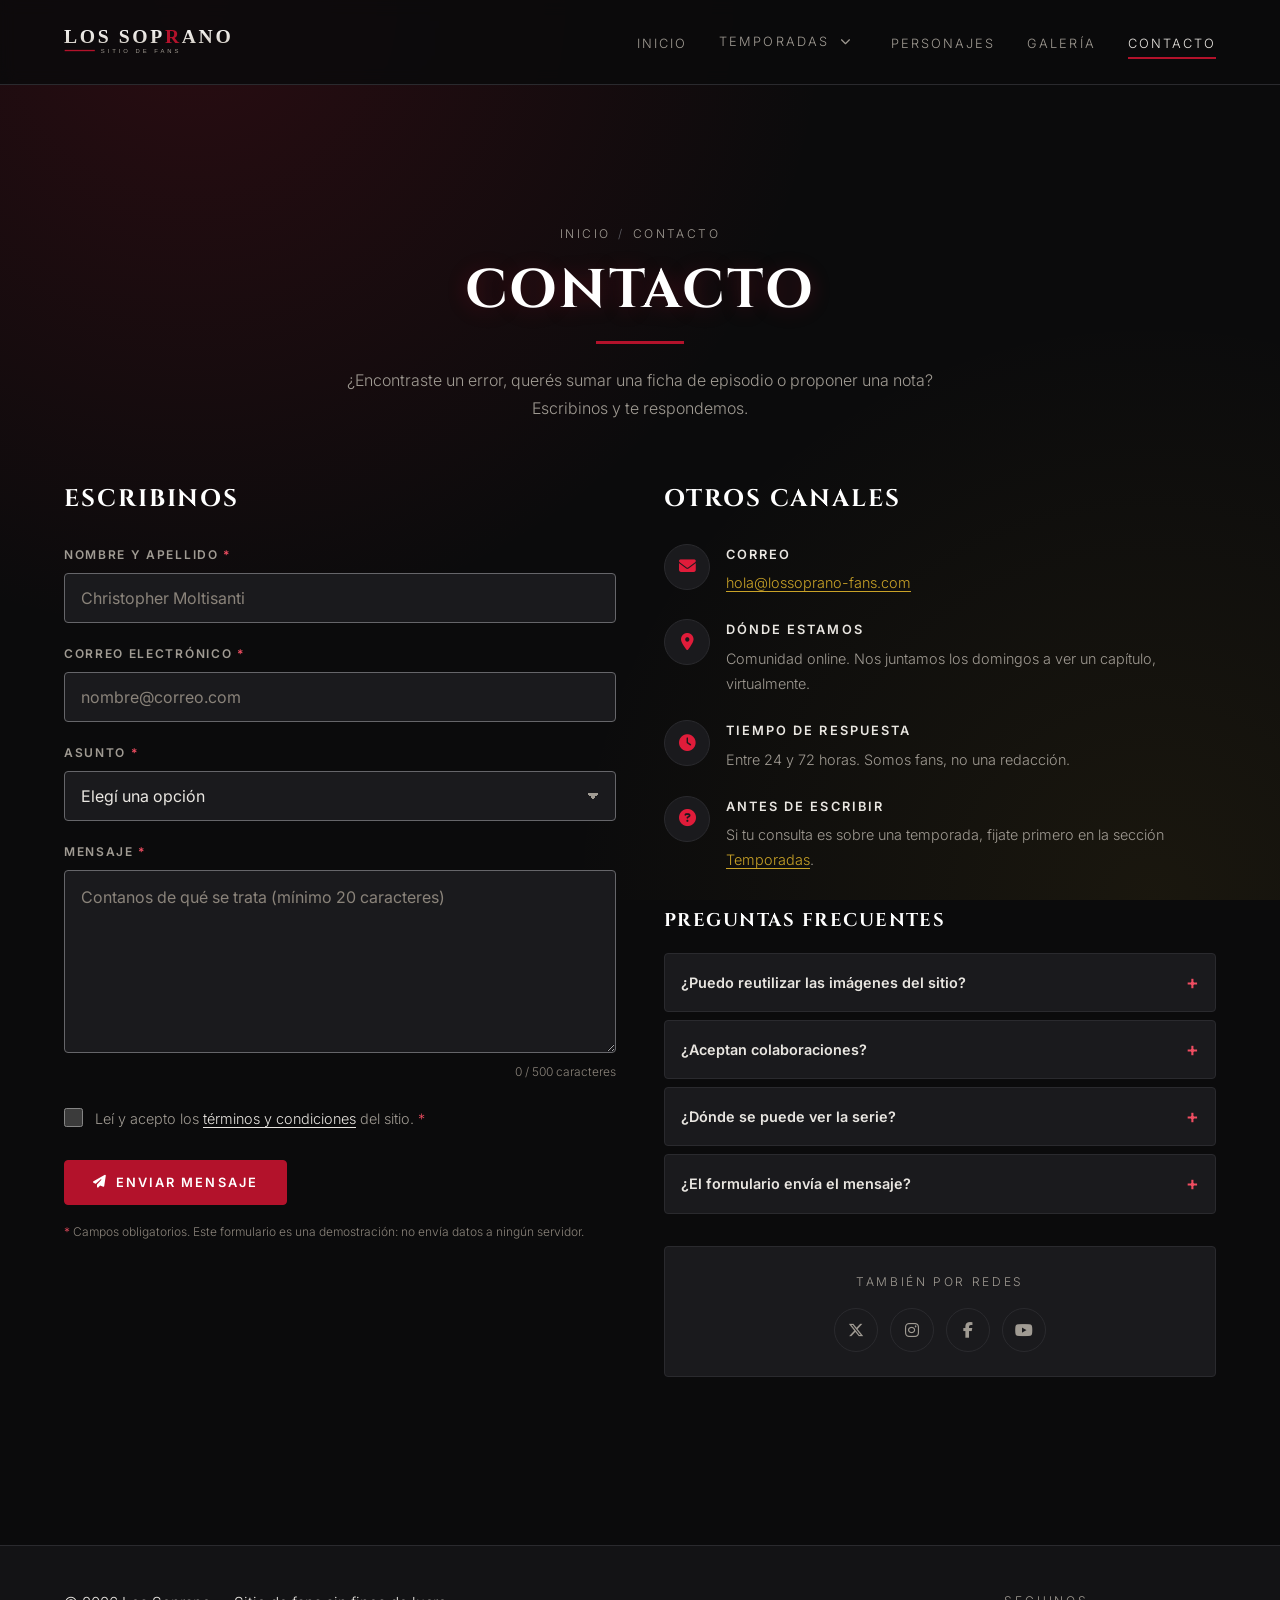
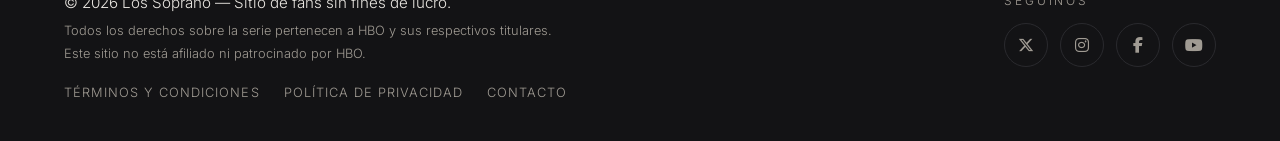
==== commit 657612c9: "Consigna del TP: página de Personajes y submenú de Temporadas La consigna pide una home y al menos c" ====
--- a/contacto.html
+++ b/contacto.html
@@ -40,10 +40,30 @@
       </button>
       <nav class="nav" id="menu" aria-label="Principal">
         <ul role="list" class="nav__lista">
-          <li><a class="nav__link" href="index.html">Inicio</a></li>
-          <li><a class="nav__link" href="temporadas.html">Temporadas</a></li>
-          <li><a class="nav__link" href="galeria.html">Galería</a></li>
-          <li><a class="nav__link nav__link--activo" aria-current="page" href="contacto.html">Contacto</a></li>
+          <li class="nav__item"><a class="nav__link" href="index.html">Inicio</a></li>
+          <li class="nav__item nav__item--desplegable">
+            <div class="nav__fila">
+              <a class="nav__link" href="temporadas.html">Temporadas</a>
+              <!-- El link lleva a la página; el botón abre el submenú. Separados,
+                   el submenú se puede abrir con clic, toque o teclado sin
+                   depender del hover, que en pantallas táctiles no existe. -->
+              <button class="nav__despliegue" type="button" aria-expanded="false"
+                      aria-controls="submenu-temporadas" aria-label="Submenú de Temporadas">
+                <i class="fa-solid fa-chevron-down" aria-hidden="true"></i>
+              </button>
+            </div>
+            <ul role="list" class="submenu" id="submenu-temporadas">
+              <li><a class="submenu__link" href="temporadas.html#temporada-1">Temporada 1 <span class="submenu__meta">1999</span></a></li>
+              <li><a class="submenu__link" href="temporadas.html#temporada-2">Temporada 2 <span class="submenu__meta">2000</span></a></li>
+              <li><a class="submenu__link" href="temporadas.html#temporada-3">Temporada 3 <span class="submenu__meta">2001</span></a></li>
+              <li><a class="submenu__link" href="temporadas.html#temporada-4">Temporada 4 <span class="submenu__meta">2002</span></a></li>
+              <li><a class="submenu__link" href="temporadas.html#temporada-5">Temporada 5 <span class="submenu__meta">2004</span></a></li>
+              <li><a class="submenu__link" href="temporadas.html#temporada-6">Temporada 6 <span class="submenu__meta">2006 – 2007</span></a></li>
+            </ul>
+          </li>
+          <li class="nav__item"><a class="nav__link" href="personajes.html">Personajes</a></li>
+          <li class="nav__item"><a class="nav__link" href="galeria.html">Galería</a></li>
+          <li class="nav__item"><a class="nav__link nav__link--activo" aria-current="page" href="contacto.html">Contacto</a></li>
         </ul>
       </nav>
     </div>
--- a/css/estilos.css
+++ b/css/estilos.css
@@ -247,6 +247,126 @@
 
 .nav__link--activo { color: var(--texto); }
 .nav__link--activo::after { width: 100%; }
+
+/* --- Ítem con submenú ---
+   Patrón "disclosure navigation" de WAI-ARIA: el link lleva a la página y un
+   botón aparte abre y cierra el submenú. */
+.nav__item--desplegable { position: relative; }
+
+.nav__fila {
+  display: flex;
+  align-items: center;
+  gap: 2px;
+}
+
+.nav__despliegue {
+  display: inline-flex;
+  align-items: center;
+  justify-content: center;
+  /* 28 px en escritorio, por encima de los 24 px que pide la WCAG 2.2 */
+  width: 28px;
+  height: 28px;
+  padding: 0;
+  background: none;
+  border: 0;
+  border-radius: var(--radio);
+  font-size: .65rem;
+  color: var(--texto-tenue);
+  cursor: pointer;
+  transition: color var(--transicion), background-color var(--transicion);
+}
+
+.nav__despliegue:hover { color: var(--texto); background-color: var(--superficie); }
+
+/* La flecha gira cuando el submenú está abierto: el estado no queda solo en
+   el aria-expanded, también se ve. */
+.nav__despliegue i { transition: transform var(--transicion); }
+.nav__despliegue[aria-expanded="true"] { color: var(--texto); }
+.nav__despliegue[aria-expanded="true"] i { transform: rotate(180deg); }
+
+/* --- Submenú flotante (escritorio) --- */
+.submenu {
+  position: absolute;
+  top: calc(100% + 14px);
+  left: calc(-1 * var(--e-4));
+  z-index: 110;
+  /* Crece con el contenido: con ancho fijo, "Temporada 6 · 2006 – 2007"
+     se partía en dos líneas. */
+  width: max-content;
+  min-width: 230px;
+  padding: var(--e-2) 0;
+  background-color: var(--negro-suave);
+  border: 1px solid var(--borde);
+  border-top: 2px solid var(--rojo);
+  border-radius: var(--radio);
+  box-shadow: var(--sombra-media);
+  /* Cerrado: visibility lo saca también del orden de tabulación y del árbol
+     de accesibilidad, así que sus enlaces no se pueden alcanzar a ciegas. */
+  opacity: 0;
+  visibility: hidden;
+  transform: translateY(-6px);
+  transition: opacity .2s ease, transform .2s ease, visibility 0s linear .2s;
+}
+
+/* Puente invisible sobre el hueco entre el link y el panel: sin él, al bajar
+   el mouse hacia el submenú se pierde el :hover y el panel se cierra. */
+.submenu::before {
+  content: "";
+  position: absolute;
+  left: 0;
+  right: 0;
+  top: -16px;
+  height: 16px;
+}
+
+.nav__item--desplegable.abierto .submenu {
+  opacity: 1;
+  visibility: visible;
+  transform: none;
+  transition-delay: 0s;
+}
+
+/* Con mouse también se abre al pasar por encima. Es una comodidad y no el
+   mecanismo principal: en táctil no hay hover, y con teclado se usa el botón. */
+@media (hover: hover) and (min-width: 993px) {
+  .nav__item--desplegable:hover .submenu {
+    opacity: 1;
+    visibility: visible;
+    transform: none;
+    transition-delay: 0s;
+  }
+}
+
+.submenu__link {
+  display: flex;
+  align-items: baseline;
+  justify-content: space-between;
+  gap: var(--e-4);
+  padding: 10px var(--e-5);
+  white-space: nowrap;
+  font-size: var(--t-sm);
+  letter-spacing: .08em;
+  text-transform: uppercase;
+  color: var(--texto-tenue);
+  transition: color var(--transicion), background-color var(--transicion);
+}
+
+.submenu__link:hover,
+.submenu__link:focus-visible {
+  color: var(--texto);
+  background-color: var(--superficie);
+}
+
+/* El focus-visible global dibuja el anillo por fuera; dentro de un panel con
+   overflow se vería cortado, así que acá va por dentro. */
+.submenu__link:focus-visible { outline-offset: -2px; }
+
+.submenu__meta {
+  font-size: var(--t-xs);
+  letter-spacing: .04em;
+  text-transform: none;
+  color: var(--dorado);
+}
 
 /* --- Botón hamburguesa (solo móvil) --- */
 .menu-toggle {
@@ -665,19 +785,16 @@
    7. RESPONSIVE
    ========================================================================== */
 
-/* --- Tablet --- */
+/* --- Tablet y móvil: menú hamburguesa ---
+   El colapso pasa de 768 a 992 px: con cinco secciones más el botón del
+   submenú, el menú horizontal ya no entra al lado del logo en una tablet.
+   OJO: el mismo valor está en js/main.js (MENU_MOVIL); cambiarlos juntos. */
 @media (max-width: 992px) {
   .hero { gap: 36px; }
-  .nav__lista { gap: 22px; }
-}
-
-/* --- Móvil: columnas apiladas + menú desplegable --- */
-@media (max-width: 768px) {
+
   .menu-toggle { display: flex; }
 
-  .cabecera__inner { min-height: 70px; position: relative; }
-  :root { --alto-cabecera: 71px; }
-  .logo img { height: 34px; }
+  .cabecera__inner { position: relative; }
 
   .nav {
     position: absolute;
@@ -691,27 +808,74 @@
     transition: max-height .4s ease;
   }
 
-  /* Holgado a propósito: con el tamaño de letra del sistema agrandado, los
-     320 px que había antes recortaban el último ítem del menú. */
-  .nav.abierto { max-height: 480px; }
+  /* El alto disponible es el de la pantalla menos la cabecera: con el submenú
+     abierto o con la letra del sistema agrandada, la lista se scrollea en vez
+     de quedar recortada (antes había un tope fijo de 480 px). */
+  .nav.abierto { max-height: calc(100vh - var(--alto-cabecera)); }
 
   .nav__lista {
     flex-direction: column;
     align-items: stretch;
     gap: 0;
     padding: var(--e-2) var(--e-5) 20px;
-    /* Red de contención: si la letra del sistema está muy agrandada, la lista
-       se scrollea en vez de quedar recortada por el max-height de arriba. */
-    max-height: 480px;
+    max-height: calc(100vh - var(--alto-cabecera));
     overflow-y: auto;
   }
 
-  .nav__lista li { border-bottom: 1px solid var(--borde); }
-  .nav__lista li:last-child { border-bottom: none; }
+  /* Solo el primer nivel lleva separador: el submenú tiene su propio estilo */
+  .nav__lista > li { border-bottom: 1px solid var(--borde); }
+  .nav__lista > li:last-child { border-bottom: none; }
 
   .nav__link { display: block; padding: var(--e-4) 0; }
   .nav__link::after { display: none; }
   .nav__link--activo { color: var(--rojo-texto); }
+
+  /* --- Submenú dentro del menú hamburguesa ---
+     Deja de flotar y se despliega en el lugar, empujando el resto hacia abajo. */
+  .nav__fila { justify-content: space-between; }
+  .nav__fila .nav__link { flex: 1; }
+
+  .nav__despliegue {
+    width: var(--toque-min);
+    height: var(--toque-min);
+    font-size: .85rem;
+    border: 1px solid var(--borde);
+  }
+
+  .submenu {
+    position: static;
+    display: none;
+    width: auto;
+    min-width: 0;
+    margin: 0 0 var(--e-3);
+    padding: 0;
+    background: none;
+    border: 0;
+    border-left: 2px solid var(--rojo);
+    border-radius: 0;
+    box-shadow: none;
+    /* Anula el estado cerrado de escritorio: acá se oculta con display */
+    opacity: 1;
+    visibility: visible;
+    transform: none;
+    transition: none;
+  }
+
+  .nav__item--desplegable.abierto .submenu { display: block; }
+
+  .submenu::before { display: none; }
+
+  .submenu__link {
+    min-height: var(--toque-min);
+    padding: var(--e-3) var(--e-4);
+  }
+}
+
+/* --- Móvil: columnas apiladas + menú desplegable --- */
+@media (max-width: 768px) {
+  .cabecera__inner { min-height: 70px; }
+  :root { --alto-cabecera: 71px; }
+  .logo img { height: 34px; }
 
   .principal { padding: var(--e-7) 0 60px; }
 
